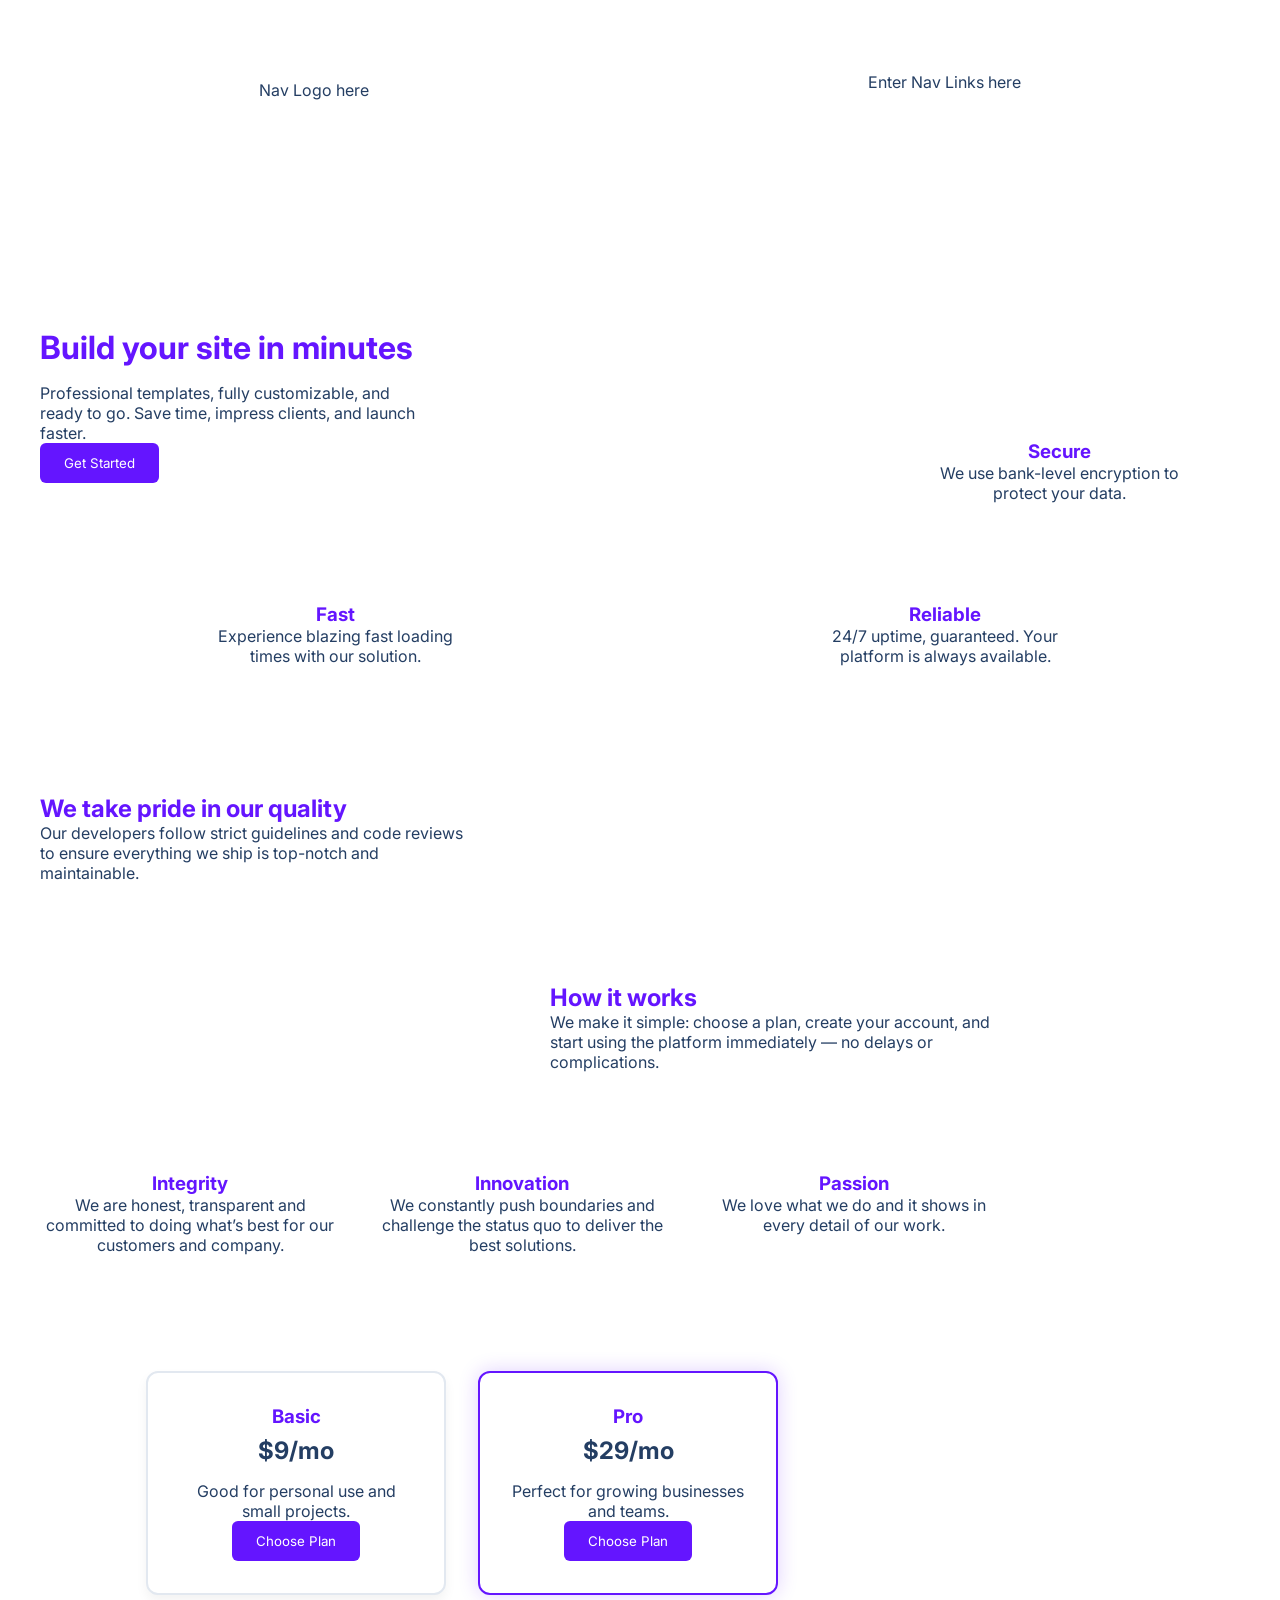
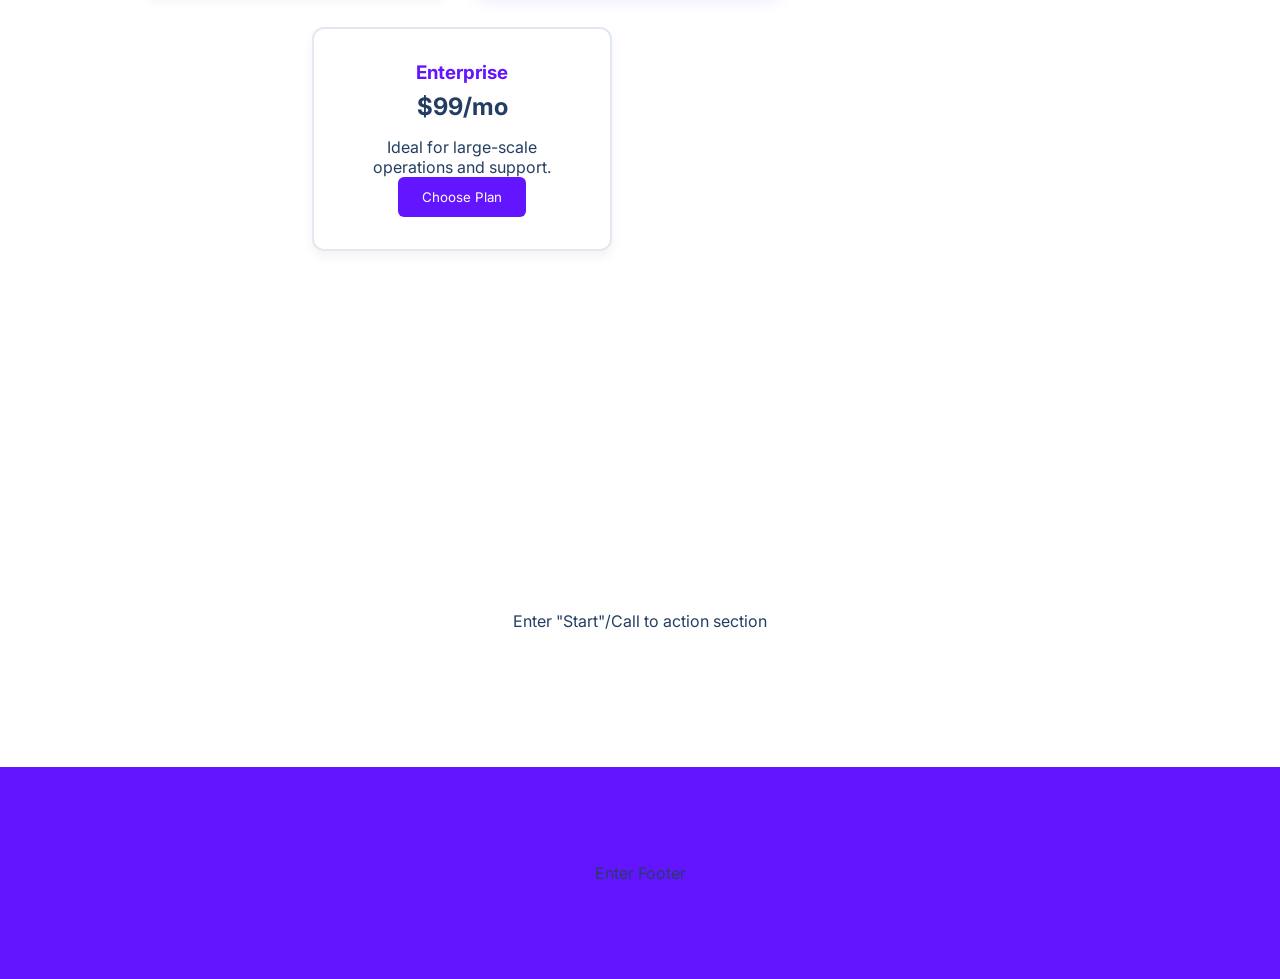
==== Desktop/treact-clone/index.html @ fd655cbf "progresso do projeto até agora" ====
<!DOCTYPE html>
<html lang="en">

<head>
    <meta charset="UTF-8">
    <meta http-equiv="X-UA-Compatible" content="IE=edge">
    <meta name="viewport" content="width=device-width, initial-scale=1.0">
    <title>Document</title>
    <link rel="stylesheet" href="style.css">
    <link rel="stylesheet" href="https://pro.fontawesome.com/releases/v5.10.0/css/all.css"
        integrity="sha384-AYmEC3Yw5cVb3ZcuHtOA93w35dYTsvhLPVnYs9eStHfGJvOvKxVfELGroGkvsg+p" crossorigin="anonymous" />
    <script src="script.js"></script>
</head>

<body>
    <section id="landing">
        <nav>
            <div class="row nav__row">
                <div class="nav__logo">
                <!--  -->Nav Logo here<!--  -->
                </div>
                <!--  -->Enter Nav Links here<!--  -->
                <button class="btn__menu" onclick="openMenu()">
                    <svg xmlns="http://www.w3.org/2000/svg" width="24" height="24" viewBox="0 0 24 24" fill="none"
                        stroke="currentColor" stroke-width="2" stroke-linecap="round" stroke-linejoin="round"
                        class="btn__menu--svg">
                        <line x1="3" y1="12" x2="21" y2="12"></line>
                        <line x1="3" y1="6" x2="21" y2="6"></line>
                        <line x1="3" y1="18" x2="21" y2="18"></line>
                    </svg>
                </button>
            </div>
        </nav>
        <div class="modal">
            <button class="btn__menu btn__menu--close" onclick="closeMenu()">
                <svg xmlns="http://www.w3.org/2000/svg" width="24" height="24" viewBox="0 0 24 24" fill="none"
                    stroke="currentColor" stroke-width="2" stroke-linecap="round" stroke-linejoin="round"
                    class="light___StyledCloseIcon-lj69nl-14 fASujC">
                    <line x1="18" y1="6" x2="6" y2="18"></line>
                    <line x1="6" y1="6" x2="18" y2="18"></line>
                </svg>
            </button>
            <div class="modal__links">
                <a class="modal__link">About</a>
                <a class="modal__link">Blog</a>
                <a class="modal__link">Pricing</a>
                <a class="modal__link">Contact Us</a>
                <a class="modal__link">Login</a>
                <a class="modal__link modal__link--primary">Sign Up</a>
            </div>
        </div>
        <header>
            <div class="container">
                <div class="row">
      
        <div class="hero">
            <div class="hero-text">
                <h1 class="purple">Build your site in minutes</h1>
                <p>Professional templates, fully customizable, and ready to go. Save time, impress clients, and launch faster.</p>
                <button class="btn-primary">Get Started</button>
            </div>
            <div class="hero-image">
                <img="assets/hero-screenshot-1.40a097b525c2f8c9808e.png" alt="Hero Image">
            </div>
        </div>
                      
        
        <div class="feature">
            <img="assets/shield-icon.6aeffe1ad04252d5f92f43.svg" alt="Secure Icon">
            <h3 class="purple">Secure</h3>
            <p>We use bank-level encryption to protect your data.</p>
        </div>
                      
        <div class="feature">
            <img="assets/fast-icon.dbb971a73d4805d2fc3bdcadb55beba.svg" alt="Fast Icon">
            <h3 class="purple">Fast</h3>
            <p>Experience blazing fast loading times with our solution.</p>
        </div>
                      
        <div class="feature">
            <img="assets/support-icon.f9253ffa8c8bf6eb5bbaa05eb5136375.svg" alt="Reliable Icon">
            <h3 class="purple">Reliable</h3>
            <p>24/7 uptime, guaranteed. Your platform is always available.</p>
        </div>

    
        <div class="quality-content">
            <div class="quality-text">
                <h2 class="purple">We take pride in our quality</h2>
                <p>Our developers follow strict guidelines and code reviews to ensure everything we ship is top-notch and maintainable.</p>
            </div>
            <div class="quality-image">
                <img="assets/quality-preview.21be2af257c3d361067582485.svg" alt="Quality Preview">
            </div>
        </div>
                  
   
        <div class="steps-content">
            <div class="steps-image">
                <img="assets/steps-icon.7c970fc164828d00.svg" alt="Steps Image">
            </div>
            <div class="steps-text">
                <h2 class="purple">How it works</h2>
                <p>We make it simple: choose a plan, create your account, and start using the platform immediately — no delays or complications.</p>
            </div>
        </div>
                      
 
        <div class="values-content">
            <div class="value">
                <img="assets/simple-icon.673b7e2d5aa4f3079c176.svg" alt="Integrity Icon">
                <h3 class="purple">Integrity</h3>
                <p>We are honest, transparent and committed to doing what’s best for our customers and company.</p>
            </div>
            <div class="value">
                <img="assets/design-illustration.2.6da6a00b20c07c4a9b65d1870679e1b8.svg" alt="Innovation Icon">
                <h3 class="purple">Innovation</h3>
                <p>We constantly push boundaries and challenge the status quo to deliver the best solutions.</p>
            </div>
            <div class="value">
                <img="assets/love-illustration.c759090fa833369daf6ff6eb19cacb3e.svg" alt="Passion Icon">
                <h3 class="purple">Passion</h3>
                <p>We love what we do and it shows in every detail of our work.</p>
            </div>
        </div>
                      

        <div class="pricing-cards">
            <div class="card">
                <img="assets/customize-icon.367468c90fd796000b97fbfba67b2c6a.svg" alt="Plan Icon">
                <h3 class="purple">Basic</h3>
                <p class="price">$9/mo</p>
                <p>Good for personal use and small projects.</p>
                <button class="btn-primary">Choose Plan</button>
            </div>
            <div class="card highlighted">
                <h3 class="purple">Pro</h3>
                <p class="price">$29/mo</p>
                <p>Perfect for growing businesses and teams.</p>
                <button class="btn-primary">Choose Plan</button>
            </div>
            <div class="card">
                <h3 class="purple">Enterprise</h3>
                <p class="price">$99/mo</p>
                <p>Ideal for large-scale operations and support.</p>
                <button class="btn-primary">Choose Plan</button>
           </div>
        </div>
                      

                </div>
            </div>
        </section>
        <section id="start">
            <div class="container">
                <div class="row">
                    <!--  -->Enter "Start"/Call to action section<!--  -->
                </div>
            </div>
        </section>
    </main>
    <footer>
        <div class="row footer__row">
            <!--  -->Enter Footer<!--  -->
        </div>
    </footer>
</body>

</html>
---- Desktop/treact-clone/style.css ----
@import url('https://fonts.googleapis.com/css2?family=Inter:wght@100;200;300;400;500;600;700;800;900&display=swap');

* {
    margin: 0;
    padding: 0;
    box-sizing: border-box;
    font-family: 'Inter', system-ui;
    color: #243e63;
}

body {
    max-width: 100vw;
    overflow-x: hidden;
}

.row {
    width: 100%;
    max-width: 1280px;
    margin: 0 auto;
}

.row__narrow {
    width: 100%;
    max-width: 1024px;
    margin: 0 auto;
}

.container {
    padding: 96px 0;
}

.purple {
    color: #6415ff;
}

section {
    padding: 0 32px;
}

main {
    margin-bottom: 96px;
}


/* 

NAVBAR ↓

*/


nav {
    display: flex;
    padding-top: 32px;
}

.nav__row {
    display: flex;
    justify-content: space-between;
}

.nav__logo {
    display: flex;
    align-items: center;
    margin: 8px 0;
    padding-bottom: 4px;
}


.btn__menu {
    display: none;
    background: transparent;
    border: none;
    transition: all 300ms ease;
}

.btn__menu--svg:hover {
    filter: invert(26%) sepia(94%) saturate(7476%) hue-rotate(261deg) brightness(94%) contrast(115%);
}

.modal {
    position: fixed;
    top: 0;
    left: 0;
    right: 0;
    height: 378px;
    margin: 24px 16px;
    padding: 32px;
    background-color: #fff;
    border: 1px solid rgb(229, 231, 235);
    border-radius: 8px;
    z-index: 4;
    visibility: hidden;
    opacity: 0;
    transform: translateX(300%);
    transition: all 300ms ease;
}

.modal__links {
    width: 100%;
    height: 100%;
    display: flex;
    flex-direction: column;
    align-items: center;
}

.modal__link {
    color: #1a202c;
    font-size: 18px;
    font-weight: 600;
    line-height: 1.5;
    margin: 8px 0;
    padding-bottom: 4px;
    border-bottom: 2px solid transparent;
}

.modal__link--primary {
    color: #f7fafc;
    padding: 12px 32px;
    background: #6415ff;
    border-radius: 500px;
    border: none;
}

.menu--open .modal {
    visibility: visible;
    opacity: 1;
    transform: translateX(0);
}

.btn__menu--close {
    position: fixed;
    top: 24px;
    right: 18px;
}


/* 

HEADER / ABOUT US ↓

*/


header .row {
    display: flex;
    align-items: center;
    justify-content: space-between;
    
}
body {
    margin: 0;
    font-family: sans-serif;

}
header, section {
    padding: 40px 20px;
}
  

/* 

FEATURES ↓

*/


#features {
    position: relative;
}

#features .row__narrow {
    display: flex;
    flex-direction: column;
    align-items: center;
}


/* 

QUALITY WORK ↓

*/


#quality .row {
    display: flex;
    justify-content: space-between;
    align-items: center;
}


/* 

STEPS ↓

*/


#steps .row {
    display: flex;
    justify-content: space-between;
    align-items: center;
}


/* 

VALUES ↓

*/

#values .row {
    display: flex;
    justify-content: space-between;
    align-items: center;
}


/*

PRICING ↓

*/


#pricing .row {
    display: flex;
    flex-direction: column;
    align-items: center;
}

/* 

TESTIMONIALS ↓

*/


#testimonials .row {
    display: flex;
}


/* 

START / CALL TO ACTION ↓

*/



#start .row {
    position: relative;
    overflow: hidden;
}


/* 

FOOTER ↓

*/


footer {
    padding: 96px 32px;
    background-color: rgb(100, 21, 255);
    margin-bottom: -32px;
    position: relative;
    overflow: hidden;
}


/* 

MOBILE RESPONSIVENESS ↓

*/


@media(max-width: 1280px) {
    header .row {
        align-items: flex-end;
    }
}

@media (max-width: 1024px) {

    .btn__menu {
        display: block;
    }
    header .row {
        flex-direction: column;
        align-items: center;
    }
    footer {
        padding: 80px 32px;
    }
}

@media(max-width: 768px) {
    #quality .row,
    #values .row {
        flex-direction: column-reverse;
    }
    #steps .row,
    #testimonials .row {
        flex-direction: column;
        align-items: center;
    }
    #pricing .row {
        margin-top: 40px;
    }
}

@media(max-width: 640px) {
    .container {
        padding: 80px 0;
    }
    .nav__logo {
        margin: 8px 0;
        padding-bottom: 4px;
    }
    main {
        margin-bottom: 80px;
    }
}
.feature {
    text-align: center;
    padding: 20px;
    max-width: 300px;
    margin: 0 auto 40px auto;
  }
  
  .feature img {
    width: 80px;
    margin-bottom: 20px;
  }
  .quality-content {
    display: flex;
    align-items: center;
    justify-content: space-between;
    gap: 40px;
    flex-wrap: wrap;
    padding: 32px 0;
  }
  
  .quality-text {
    flex: 1;
  }
  
  .quality-image {
    flex: 1;
    text-align: center;
  }
  
  .quality-image img {
    width: 100%;
    max-width: 400px;
    border-radius: 8px;
  }
  .quality-content {
    padding: 48px 0;
  }
  .steps-content {
    display: flex;
    align-items: center;
    justify-content: space-between;
    gap: 40px;
    flex-wrap: wrap-reverse; /* deixa a imagem do lado oposto da anterior */
    padding: 32px 0;
  }
  
  .steps-text {
    flex: 1;
  }
  
  .steps-image {
    flex: 1;
    text-align: center;
  }
  
  .steps-image img {
    width: 100%;
    max-width: 400px;
    border-radius: 8px;
  }
  .values-content {
    display: flex;
    justify-content: space-around;
    flex-wrap: wrap;
    gap: 32px;
    text-align: center;
    padding: 48px 0;
  }
  
  .value {
    flex: 1 1 280px;
    max-width: 320px;
  }
  
  .value img {
    margin-bottom: 16px;
  }
  .pricing-cards {
    display: flex;
    justify-content: center;
    gap: 32px;
    flex-wrap: wrap;
    padding: 48px 0;
  }
  
  .card {
    background-color: #fff;
    border: 2px solid #e2e8f0;
    border-radius: 12px;
    padding: 32px;
    width: 260px;
    text-align: center;
    box-shadow: 0 6px 12px rgba(0,0,0,0.05);
  }
  
  .card.highlighted {
    border-color: #6415ff;
    box-shadow: 0 0 20px rgba(100,21,255,0.2);
  }
  
  .price {
    font-size: 24px;
    font-weight: bold;
    margin: 8px 0 16px;
  }
  
  .btn-primary {
    background-color: #6415ff;
    color: #fff;
    border: none;
    padding: 12px 24px;
    border-radius: 6px;
    cursor: pointer;
    transition: 0.3s;
  }
  
  .btn-primary:hover {
    background-color: #4311c0;
  }
  .hero {
    display: flex;
    justify-content: space-between;
    align-items: center;
    gap: 40px;
    padding: 80px 0;
    flex-wrap: wrap;
  }
  
  .hero-text {
    flex: 1;
  }
  
  .hero-text h1 {
    font-size: 32px;
    margin-bottom: 16px;
  }
  
  .hero-image {
    flex: 1;
    text-align: center;
  }
  
  .hero-image img {
    width: 100%;
    max-width: 400px;
    border-radius: 8px;
  }
  .row {
    display: flex;
    flex-wrap: wrap;
    justify-content: space-around;
    gap: 20px;
  }
  
  .feature, .value, .card {
    flex: 1 1 300px;
    max-width: 300px;
    text-align: center;
  }
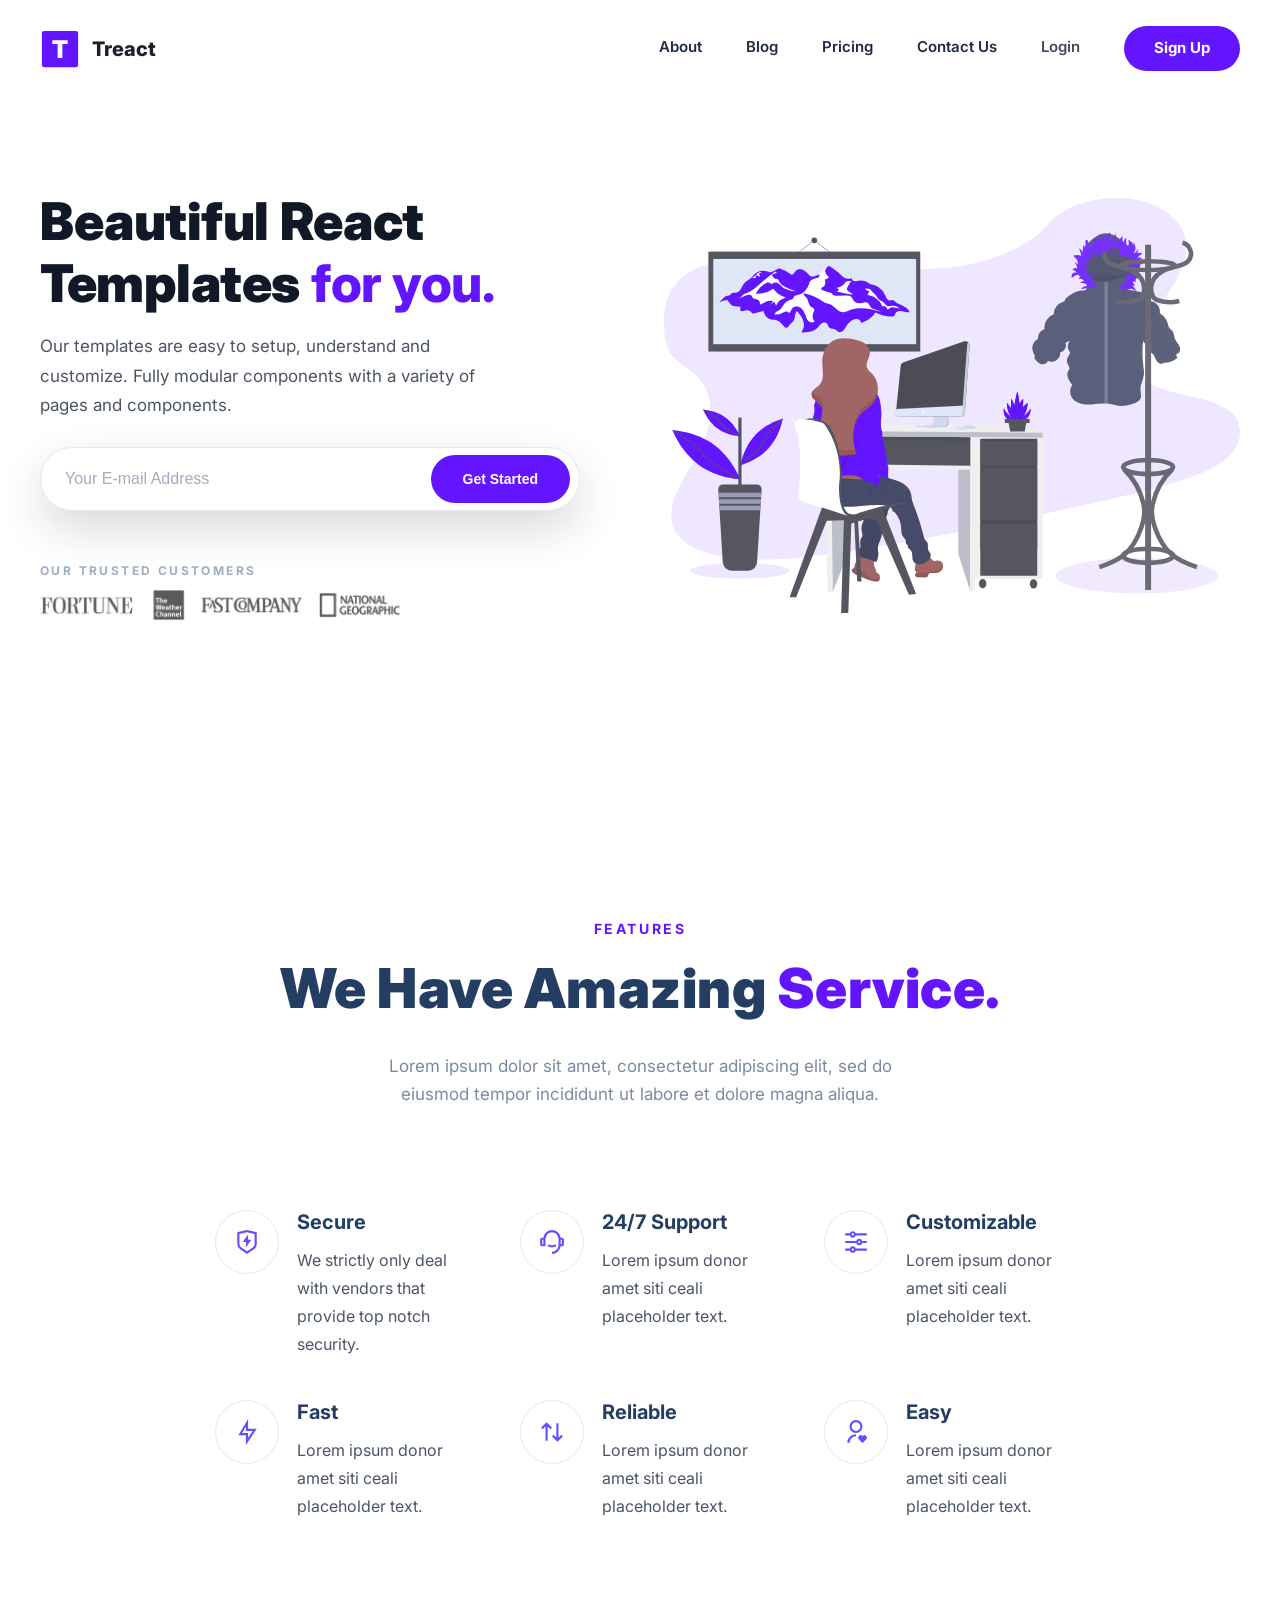
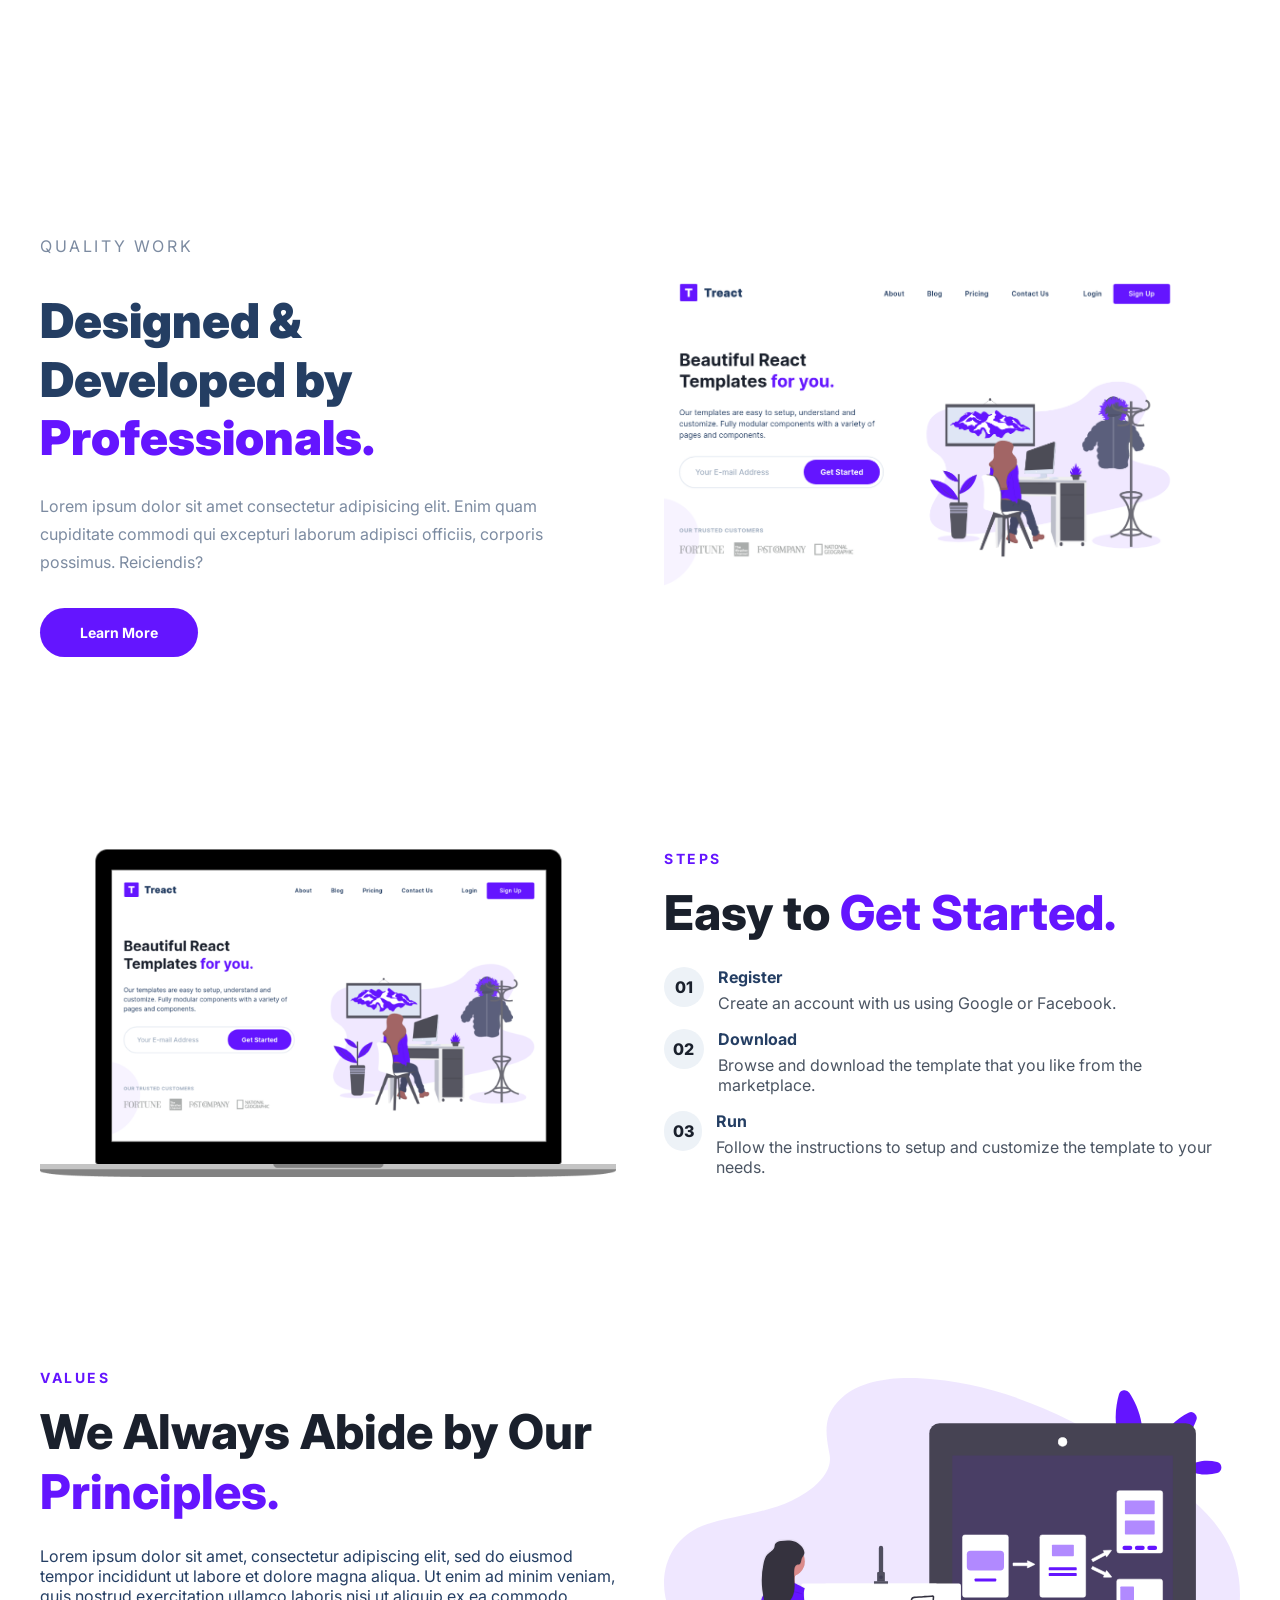
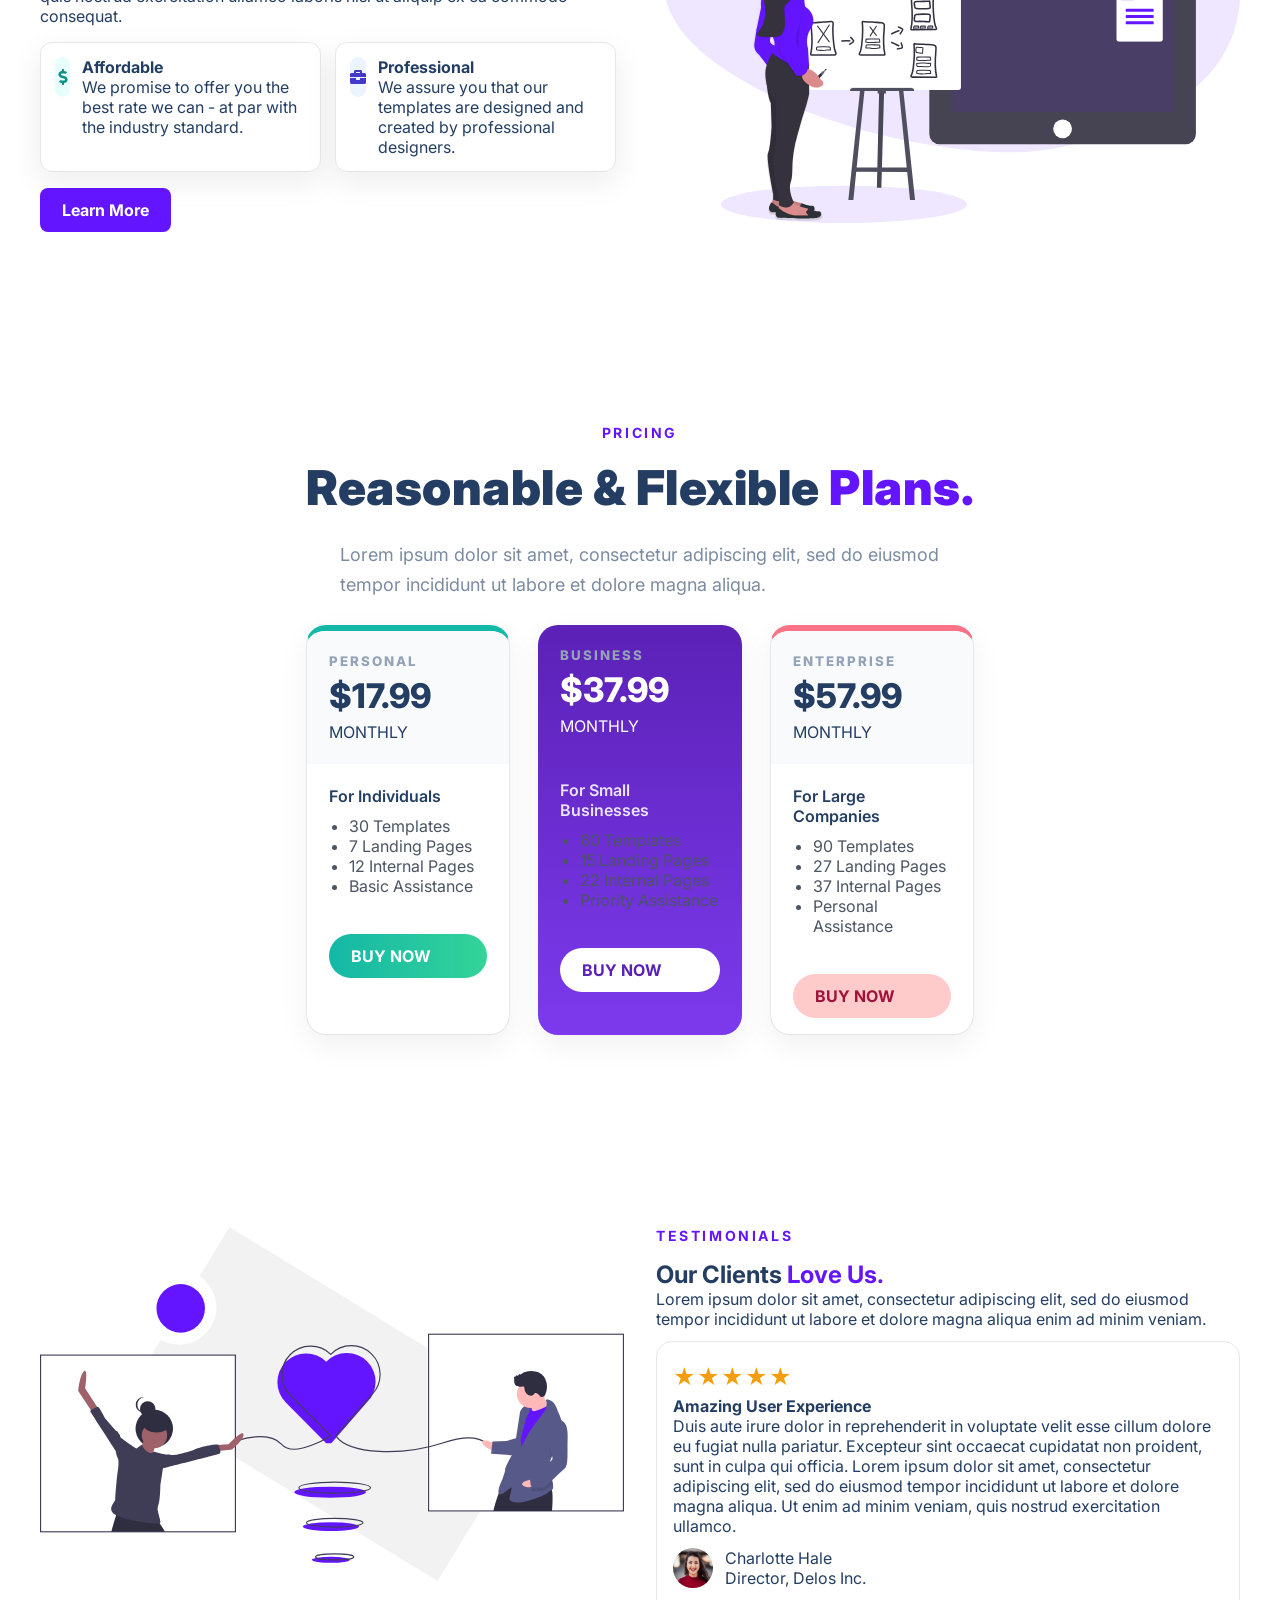
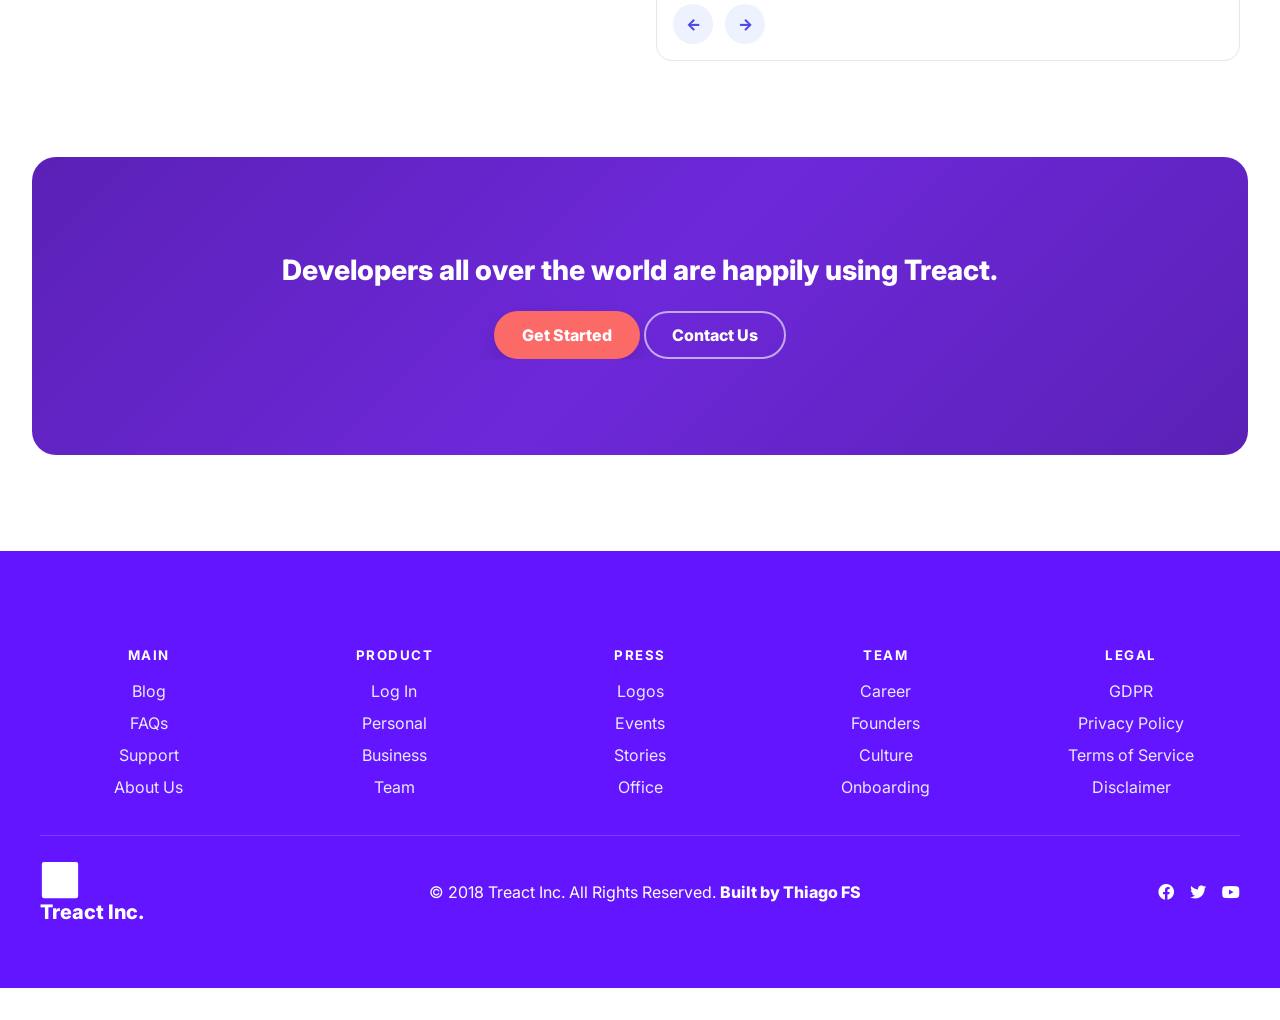
==== commit 2abce081: "Update layout and styles for Treact clone" ====
--- a/Desktop/treact-clone/index.html
+++ b/Desktop/treact-clone/index.html
@@ -1,170 +1,406 @@
-<!DOCTYPE html>
-<html lang="en">
-
-<head>
-    <meta charset="UTF-8">
-    <meta http-equiv="X-UA-Compatible" content="IE=edge">
-    <meta name="viewport" content="width=device-width, initial-scale=1.0">
-    <title>Document</title>
-    <link rel="stylesheet" href="style.css">
-    <link rel="stylesheet" href="https://pro.fontawesome.com/releases/v5.10.0/css/all.css"
-        integrity="sha384-AYmEC3Yw5cVb3ZcuHtOA93w35dYTsvhLPVnYs9eStHfGJvOvKxVfELGroGkvsg+p" crossorigin="anonymous" />
-    <script src="script.js"></script>
-</head>
-
-<body>
-    <section id="landing">
-        <nav>
-            <div class="row nav__row">
-                <div class="nav__logo">
-                <!--  -->Nav Logo here<!--  -->
-                </div>
-                <!--  -->Enter Nav Links here<!--  -->
-                <button class="btn__menu" onclick="openMenu()">
-                    <svg xmlns="http://www.w3.org/2000/svg" width="24" height="24" viewBox="0 0 24 24" fill="none"
-                        stroke="currentColor" stroke-width="2" stroke-linecap="round" stroke-linejoin="round"
-                        class="btn__menu--svg">
-                        <line x1="3" y1="12" x2="21" y2="12"></line>
-                        <line x1="3" y1="6" x2="21" y2="6"></line>
-                        <line x1="3" y1="18" x2="21" y2="18"></line>
-                    </svg>
-                </button>
-            </div>
-        </nav>
-        <div class="modal">
-            <button class="btn__menu btn__menu--close" onclick="closeMenu()">
-                <svg xmlns="http://www.w3.org/2000/svg" width="24" height="24" viewBox="0 0 24 24" fill="none"
-                    stroke="currentColor" stroke-width="2" stroke-linecap="round" stroke-linejoin="round"
-                    class="light___StyledCloseIcon-lj69nl-14 fASujC">
-                    <line x1="18" y1="6" x2="6" y2="18"></line>
-                    <line x1="6" y1="6" x2="18" y2="18"></line>
-                </svg>
-            </button>
-            <div class="modal__links">
-                <a class="modal__link">About</a>
-                <a class="modal__link">Blog</a>
-                <a class="modal__link">Pricing</a>
-                <a class="modal__link">Contact Us</a>
-                <a class="modal__link">Login</a>
-                <a class="modal__link modal__link--primary">Sign Up</a>
-            </div>
-        </div>
-        <header>
-            <div class="container">
-                <div class="row">
-      
-        <div class="hero">
-            <div class="hero-text">
-                <h1 class="purple">Build your site in minutes</h1>
-                <p>Professional templates, fully customizable, and ready to go. Save time, impress clients, and launch faster.</p>
-                <button class="btn-primary">Get Started</button>
-            </div>
-            <div class="hero-image">
-                <img="assets/hero-screenshot-1.40a097b525c2f8c9808e.png" alt="Hero Image">
-            </div>
-        </div>
-                      
-        
-        <div class="feature">
-            <img="assets/shield-icon.6aeffe1ad04252d5f92f43.svg" alt="Secure Icon">
-            <h3 class="purple">Secure</h3>
-            <p>We use bank-level encryption to protect your data.</p>
-        </div>
-                      
-        <div class="feature">
-            <img="assets/fast-icon.dbb971a73d4805d2fc3bdcadb55beba.svg" alt="Fast Icon">
-            <h3 class="purple">Fast</h3>
-            <p>Experience blazing fast loading times with our solution.</p>
-        </div>
-                      
-        <div class="feature">
-            <img="assets/support-icon.f9253ffa8c8bf6eb5bbaa05eb5136375.svg" alt="Reliable Icon">
-            <h3 class="purple">Reliable</h3>
-            <p>24/7 uptime, guaranteed. Your platform is always available.</p>
-        </div>
-
-    
-        <div class="quality-content">
-            <div class="quality-text">
-                <h2 class="purple">We take pride in our quality</h2>
-                <p>Our developers follow strict guidelines and code reviews to ensure everything we ship is top-notch and maintainable.</p>
-            </div>
-            <div class="quality-image">
-                <img="assets/quality-preview.21be2af257c3d361067582485.svg" alt="Quality Preview">
-            </div>
-        </div>
-                  
-   
-        <div class="steps-content">
-            <div class="steps-image">
-                <img="assets/steps-icon.7c970fc164828d00.svg" alt="Steps Image">
-            </div>
-            <div class="steps-text">
-                <h2 class="purple">How it works</h2>
-                <p>We make it simple: choose a plan, create your account, and start using the platform immediately — no delays or complications.</p>
-            </div>
-        </div>
-                      
- 
-        <div class="values-content">
-            <div class="value">
-                <img="assets/simple-icon.673b7e2d5aa4f3079c176.svg" alt="Integrity Icon">
-                <h3 class="purple">Integrity</h3>
-                <p>We are honest, transparent and committed to doing what’s best for our customers and company.</p>
-            </div>
-            <div class="value">
-                <img="assets/design-illustration.2.6da6a00b20c07c4a9b65d1870679e1b8.svg" alt="Innovation Icon">
-                <h3 class="purple">Innovation</h3>
-                <p>We constantly push boundaries and challenge the status quo to deliver the best solutions.</p>
-            </div>
-            <div class="value">
-                <img="assets/love-illustration.c759090fa833369daf6ff6eb19cacb3e.svg" alt="Passion Icon">
-                <h3 class="purple">Passion</h3>
-                <p>We love what we do and it shows in every detail of our work.</p>
-            </div>
-        </div>
-                      
-
-        <div class="pricing-cards">
-            <div class="card">
-                <img="assets/customize-icon.367468c90fd796000b97fbfba67b2c6a.svg" alt="Plan Icon">
-                <h3 class="purple">Basic</h3>
-                <p class="price">$9/mo</p>
-                <p>Good for personal use and small projects.</p>
-                <button class="btn-primary">Choose Plan</button>
-            </div>
-            <div class="card highlighted">
-                <h3 class="purple">Pro</h3>
-                <p class="price">$29/mo</p>
-                <p>Perfect for growing businesses and teams.</p>
-                <button class="btn-primary">Choose Plan</button>
-            </div>
-            <div class="card">
-                <h3 class="purple">Enterprise</h3>
-                <p class="price">$99/mo</p>
-                <p>Ideal for large-scale operations and support.</p>
-                <button class="btn-primary">Choose Plan</button>
-           </div>
-        </div>
-                      
-
-                </div>
-            </div>
-        </section>
-        <section id="start">
-            <div class="container">
-                <div class="row">
-                    <!--  -->Enter "Start"/Call to action section<!--  -->
-                </div>
-            </div>
-        </section>
-    </main>
-    <footer>
-        <div class="row footer__row">
-            <!--  -->Enter Footer<!--  -->
-        </div>
-    </footer>
-</body>
-
-</html>
-
+<!DOCTYPE html>
+<html lang="en">
+<head>
+  <meta charset="UTF-8" />
+  <meta http-equiv="X-UA-Compatible" content="IE=edge" />
+  <meta name="viewport" content="width=device-width, initial-scale=1.0"/>
+  <title>Treact Landing</title>
+
+  <!-- CSS -->
+  <link rel="stylesheet" href="style.css" />
+
+  <!-- Ícones (CDN estável) -->
+  <link rel="stylesheet"
+        href="https://cdnjs.cloudflare.com/ajax/libs/font-awesome/5.15.4/css/all.min.css"/>
+
+  <!-- JS -->
+  <script defer src="script.js"></script>
+</head>
+<body>
+  <section id="landing">
+    <!-- NAVBAR -->
+    <nav>
+      <div class="row nav__row">
+        <div class="nav__logo">
+            <img class="logo__img" src="./assets/logo.2c489fc453a1783cbadacf914efa3df6.svg" alt="Treact logo" />
+          <span class="logo__text">Treact</span>
+        </div>
+
+        <ul class="nav__links">
+          <li class="nav__link"><a href="#features">About</a></li>
+          <li class="nav__link"><a href="#blog">Blog</a></li>
+          <li class="nav__link"><a href="#pricing">Pricing</a></li>
+          <li class="nav__link"><a href="#contact">Contact Us</a></li>
+          <li class="nav__link nav__link--muted"><a href="#login">Login</a></li>
+          <li class="nav__link nav__link--primary"><a href="#signup">Sign Up</a></li>
+        </ul>
+
+        <button class="btn__menu" onclick="openMenu()" aria-label="Open menu">
+          <svg xmlns="http://www.w3.org/2000/svg" width="24" height="24"
+               viewBox="0 0 24 24" fill="none" stroke="currentColor"
+               stroke-width="2" stroke-linecap="round" stroke-linejoin="round"
+               class="btn__menu--svg">
+            <line x1="3" y1="12" x2="21" y2="12"></line>
+            <line x1="3" y1="6"  x2="21" y2="6"></line>
+            <line x1="3" y1="18" x2="21" y2="18"></line>
+          </svg>
+        </button>
+      </div>
+    </nav>
+
+    <!-- MODAL MOBILE -->
+    <div class="modal" aria-hidden="true">
+      <button class="btn__menu btn__menu--close" onclick="closeMenu()" aria-label="Close menu">
+        <svg xmlns="http://www.w3.org/2000/svg" width="24" height="24"
+             viewBox="0 0 24 24" fill="none" stroke="currentColor"
+             stroke-width="2" stroke-linecap="round" stroke-linejoin="round">
+          <line x1="18" y1="6" x2="6" y2="18"></line>
+          <line x1="6" y1="6" x2="18" y2="18"></line>
+        </svg>
+      </button>
+
+      <div class="modal__links">
+        <a class="modal__link" href="#features" onclick="closeMenu()">About</a>
+        <a class="modal__link" href="#blog" onclick="closeMenu()">Blog</a>
+        <a class="modal__link" href="#pricing" onclick="closeMenu()">Pricing</a>
+        <a class="modal__link" href="#contact" onclick="closeMenu()">Contact Us</a>
+        <a class="modal__link" href="#login" onclick="closeMenu()">Login</a>
+        <a class="modal__link modal__link--primary" href="#signup" onclick="closeMenu()">Sign Up</a>
+      </div>
+    </div>
+
+    <!-- HERO -->
+    <header>
+      <div class="container">
+        <div class="row header__row">
+          <div class="header__left">
+            <h1>
+                Beautiful React<br>
+                Templates <span class="purple">for you.</span>
+              </h1>
+              
+              <p class="header__sub">
+                Our templates are easy to setup, understand and<br>
+                customize. Fully modular components with a variety of<br>
+                pages and components.
+              </p>
+              
+              <div class="header__cta">
+                <input class="cta__input" type="email" placeholder="Your E-mail Address" aria-label="Email" />
+                <button class="cta__btn">Get Started</button>
+              </div>
+              
+              <p class="customers__title">OUR TRUSTED CUSTOMERS</p>
+              <img class="customers__img" src="assets/customers-logo-strip.680ac7c2e8ae28161d2c.png" alt="Customers logos" />              
+          </div>
+
+          <div class="header__right">
+            <img class="header__img"
+                 src="./assets/design-illustration-2.6da6a00b20c07c4a9b65d1870679e1b8.svg"
+                 alt="Hero illustration" />
+          </div>
+        </div>
+      </div>
+    </header>
+  </section>
+
+  <main>
+    <!-- FEATURES -->
+    <section id="features">
+      <div class="container">
+        <div class="row__narrow features__wrap">
+          <p class="eyebrow">FEATURES</p>
+          <h2 class="section__title">We Have Amazing <span class="grad">Service.</span></h2>
+          <p class="section__sub">
+            Lorem ipsum dolor sit amet, consectetur adipiscing elit, sed do eiusmod tempor incididunt ut labore et dolore magna aliqua.
+          </p>
+
+          <div class="services">
+            <div class="service">
+              <div class="service__icon"><img src="./assets/shield-icon.daefe14b320b14fbd9cbd18908ac93ec.svg" alt="" /></div>
+              <div class="service__description">
+                <h3>Secure</h3>
+                <p>We strictly only deal with vendors that provide top notch security.</p>
+              </div>
+            </div>
+
+            <div class="service">
+              <div class="service__icon"><img src="./assets/support-icon.f9253ffa8cb6ffde5bbaa05eb5136375.svg" alt="" /></div>
+              <div class="service__description">
+                <h3>24/7 Support</h3>
+                <p>Lorem ipsum donor amet siti ceali placeholder text.</p>
+              </div>
+            </div>
+
+            <div class="service">
+              <div class="service__icon"><img src="./assets/customize-icon.367468c90fd796009b97fbfba67b2c6a.svg" alt="" /></div>
+              <div class="service__description">
+                <h3>Customizable</h3>
+                <p>Lorem ipsum donor amet siti ceali placeholder text.</p>
+              </div>
+            </div>
+
+            <div class="service">
+              <div class="service__icon"><img src="./assets/fast-icon.dbb971a73d4805d2fc3bcdacdb55beba.svg" alt="" /></div>
+              <div class="service__description">
+                <h3>Fast</h3>
+                <p>Lorem ipsum donor amet siti ceali placeholder text.</p>
+              </div>
+            </div>
+
+            <div class="service">
+              <div class="service__icon"><img src="./assets/reliable-icon.1367510a8f0a1bec76dc425d25f92f43.svg" alt="" /></div>
+              <div class="service__description">
+                <h3>Reliable</h3>
+                <p>Lorem ipsum donor amet siti ceali placeholder text.</p>
+              </div>
+            </div>
+
+            <div class="service">
+              <div class="service__icon"><img src="./assets/simple-icon.673b7e1750b2a4ef32907fc164828d00.svg" alt="" /></div>
+              <div class="service__description">
+                <h3>Easy</h3>
+                <p>Lorem ipsum donor amet siti ceali placeholder text.</p>
+              </div>
+            </div>
+          </div>
+        </div>
+      </div>
+    </section>
+
+    <!-- QUALITY -->
+    <section id="quality">
+      <div class="container">
+        <div class="row quality__row">
+          <div class="quality__left">
+            <p class="eyebrow">QUALITY WORK</p>
+            <h2>Designed & Developed by <span class="grad">Professionals.</span></h2>
+            <p>
+              Lorem ipsum dolor sit amet consectetur adipisicing elit. Enim quam cupiditate commodi
+              qui excepturi laborum adipisci officiis, corporis possimus. Reiciendis?
+            </p>
+            <div class="buttons">
+              <a href="#learn" class="btn btn--primary">Learn More</a>
+            </div>
+          </div>
+          <div class="quality__right">
+            <div class="mock-browser">
+              <img class="quality__img"
+                   src="./assets/hero-screenshot-1.40a097b525c2f8c9808e.png"
+                   alt="Quality work" />
+            </div>
+          </div>
+        </div>
+      </div>
+    </section>
+
+    <!-- STEPS -->
+    <section id="steps">
+      <div class="container">
+        <div class="row steps__row">
+          <div class="steps__left">
+            <img class="steps__img"
+                 src="./assets/hero-screenshot-2.241aac1fbc66db29d873.png"
+                 alt="Steps" />
+          </div>
+          <div class="steps__right">
+            <p class="eyebrow">STEPS</p>
+            <h2>Easy to <span class="grad">Get Started.</span></h2>
+            <ol class="steps__list">
+              <li>
+                <span class="badge">01</span>
+                <div><h4>Register</h4><p>Create an account with us using Google or Facebook.</p></div>
+              </li>
+              <li>
+                <span class="badge">02</span>
+                <div><h4>Download</h4><p>Browse and download the template that you like from the marketplace.</p></div>
+              </li>
+              <li>
+                <span class="badge">03</span>
+                <div><h4>Run</h4><p>Follow the instructions to setup and customize the template to your needs.</p></div>
+              </li>
+            </ol>
+          </div>
+        </div>
+      </div>
+    </section>
+
+    <!-- VALUES -->
+    <section id="values">
+      <div class="container">
+        <div class="row values__row">
+          <div class="values__left">
+            <p class="eyebrow">VALUES</p>
+            <h2>We Always Abide by Our <span class="grad">Principles.</span></h2>
+            <p>
+              Lorem ipsum dolor sit amet, consectetur adipiscing elit, sed do eiusmod tempor incididunt ut labore
+              et dolore magna aliqua. Ut enim ad minim veniam, quis nostrud exercitation ullamco laboris nisi
+              ut aliquip ex ea commodo consequat.
+            </p>
+
+            <div class="value__cards">
+              <article class="value__card">
+                <div class="value__icon value__icon--afford"><i class="fas fa-dollar-sign" aria-hidden="true"></i></div>
+                <div><h4>Affordable</h4><p>We promise to offer you the best rate we can - at par with the industry standard.</p></div>
+              </article>
+
+              <article class="value__card">
+                <div class="value__icon value__icon--prof"><i class="fas fa-briefcase" aria-hidden="true"></i></div>
+                <div><h4>Professional</h4><p>We assure you that our templates are designed and created by professional designers.</p></div>
+              </article>
+            </div>
+
+            <div class="buttons"><a href="#learn" class="btn btn--primary">Learn More</a></div>
+          </div>
+
+          <div class="values__right">
+            <img class="values__img"
+                 src="./assets/prototype-illustration.21bc4b3f612a2f257c3d361067582485.svg"
+                 alt="Values" />
+          </div>
+        </div>
+      </div>
+    </section>
+
+    <!-- PRICING -->
+    <section id="pricing">
+      <div class="container">
+        <div class="row pricing__row">
+          <p class="eyebrow">PRICING</p>
+          <h2 class="section__title">Reasonable & Flexible <span class="grad">Plans.</span></h2>
+          <p class="section__sub">Lorem ipsum dolor sit amet, consectetur adipiscing elit, sed do eiusmod tempor incididunt ut labore et dolore magna aliqua.</p>
+
+          <div class="plans">
+            <div class="plan plan--personal">
+              <div class="plan__header"><h5>PERSONAL</h5><h3>$17.99</h3><p>MONTHLY</p></div>
+              <div class="plan__features">
+                <p>For Individuals</p>
+                <ul>
+                  <li>30 Templates</li>
+                  <li>7 Landing Pages</li>
+                  <li>12 Internal Pages</li>
+                  <li>Basic Assistance</li>
+                </ul>
+              </div>
+              <a href="#" class="btn btn--outline">BUY NOW</a>
+            </div>
+
+            <div class="plan plan--business">
+              <div class="plan__header"><h5>BUSINESS</h5><h3>$37.99</h3><p>MONTHLY</p></div>
+              <div class="plan__features">
+                <p>For Small Businesses</p>
+                <ul>
+                  <li>60 Templates</li>
+                  <li>15 Landing Pages</li>
+                  <li>22 Internal Pages</li>
+                  <li>Priority Assistance</li>
+                </ul>
+              </div>
+              <a href="#" class="btn btn--primary">BUY NOW</a>
+            </div>
+
+            <div class="plan plan--enterprise">
+              <div class="plan__header"><h5>ENTERPRISE</h5><h3>$57.99</h3><p>MONTHLY</p></div>
+              <div class="plan__features">
+                <p>For Large Companies</p>
+                <ul>
+                  <li>90 Templates</li>
+                  <li>27 Landing Pages</li>
+                  <li>37 Internal Pages</li>
+                  <li>Personal Assistance</li>
+                </ul>
+              </div>
+              <a href="#" class="btn btn--outline">BUY NOW</a>
+            </div>
+          </div>
+        </div>
+      </div>
+    </section>
+
+    <!-- TESTIMONIALS -->
+    <section id="testimonials">
+      <div class="container">
+        <div class="row testimonials__row">
+          <div class="testimonials__left">
+            <img class="testimonials__img"
+                 src="./assets/love-illustration.c759090fa833369ad6ffb6eb19cacb3e.svg"
+                 alt="" />
+          </div>
+          <div class="testimonials__right">
+            <p class="eyebrow">TESTIMONIALS</p>
+            <h2>Our Clients <span class="grad">Love Us.</span></h2>
+            <p>
+              Lorem ipsum dolor sit amet, consectetur adipiscing elit, sed do eiusmod tempor incididunt ut labore et dolore magna aliqua enim ad minim veniam.
+            </p>
+
+            <div class="testimonial">
+              <div class="stars" aria-label="5 stars">★★★★★</div>
+              <h4>Amazing User Experience</h4>
+              <p>
+                Duis aute irure dolor in reprehenderit in voluptate velit esse cillum dolore eu fugiat nulla pariatur. Excepteur sint occaecat cupidatat non proident,
+                sunt in culpa qui officia. Lorem ipsum dolor sit amet, consectetur adipiscing elit, sed do eiusmod tempor incididunt ut labore et dolore magna aliqua.
+                Ut enim ad minim veniam, quis nostrud exercitation ullamco.
+              </p>
+              <div class="person">
+                <img class="person__avatar" src="./assets/photo-1494790108377-be9c29b29330.avif" alt="Charlotte Hale" />
+                <div>
+                  <div class="person__name">Charlotte Hale</div>
+                  <div class="person__role">Director, Delos Inc.</div>
+                </div>
+              </div>
+
+              <div class="nav-arrows">
+                <span class="arrow">←</span>
+                <span class="arrow">→</span>
+              </div>
+            </div>
+
+          </div>
+        </div>
+      </div>
+    </section>
+
+    <!-- START / CTA -->
+    <section id="start">
+      <div class="container">
+        <div class="row start__row">
+          <h2>Developers all over the world are happily using Treact.</h2>
+          <div class="start__actions">
+            <a href="#" class="btn btn--cta">Get Started</a>
+            <a href="#" class="btn btn--cta-outline">Contact Us</a>
+          </div>
+        </div>
+      </div>
+    </section>
+  </main>
+
+  <!-- FOOTER -->
+  <footer>
+    <div class="row footer__row">
+      <div class="links">
+        <div class="link"><h5>MAIN</h5><a href="#">Blog</a><a href="#">FAQs</a><a href="#">Support</a><a href="#">About Us</a></div>
+        <div class="link"><h5>PRODUCT</h5><a href="#">Log In</a><a href="#">Personal</a><a href="#">Business</a><a href="#">Team</a></div>
+        <div class="link"><h5>PRESS</h5><a href="#">Logos</a><a href="#">Events</a><a href="#">Stories</a><a href="#">Office</a></div>
+        <div class="link"><h5>TEAM</h5><a href="#">Career</a><a href="#">Founders</a><a href="#">Culture</a><a href="#">Onboarding</a></div>
+        <div class="link"><h5>LEGAL</h5><a href="#">GDPR</a><a href="#">Privacy Policy</a><a href="#">Terms of Service</a><a href="#">Disclaimer</a></div>
+      </div>
+
+      <div class="footer__info">
+        <div class="footer__brand">
+          <img class="logo__img logo__img--white" src="./assets/logo-light.d9a5d1b5be5ea077b26864fdfc2e96a4.svg" alt="Treact" />
+          <span class="logo__text logo__text--white">Treact Inc.</span>
+        </div>
+        <p class="footer__copyright">
+          © 2018 Treact Inc. All Rights Reserved.
+          <span class="built">Built by Thiago FS</span>
+        </p>
+        <div class="footer__socials">
+          <a href="#" aria-label="Facebook"><i class="fab fa-facebook"></i></a>
+          <a href="#" aria-label="Twitter"><i class="fab fa-twitter"></i></a>
+          <a href="#" aria-label="YouTube"><i class="fab fa-youtube"></i></a>
+        </div>
+      </div>
+    </div>
+  </footer>
+</body>
+</html>
--- a/Desktop/treact-clone/style.css
+++ b/Desktop/treact-clone/style.css
@@ -1,488 +1,1716 @@
-@import url('https://fonts.googleapis.com/css2?family=Inter:wght@100;200;300;400;500;600;700;800;900&display=swap');
-
+@import url('https://fonts.googleapis.com/css2?family=Inter:wght@300;400;500;600;700;800&display=swap');
+
+/* ========== RESET / BASE ========== */
 * {
-    margin: 0;
-    padding: 0;
-    box-sizing: border-box;
-    font-family: 'Inter', system-ui;
-    color: #243e63;
-}
-
+  margin: 0;
+  padding: 0;
+  box-sizing: border-box;
+}
+
+:root {
+  --ink: #243e63;
+  --ink-strong: #111827;
+  --muted: #4b5563;
+  --purple: #6415ff;
+  --bg: #f7fafc;
+  --card: #ffffff;
+  --border: #e5e7eb;
+  --shadow-soft: 0 10px 30px rgba(20, 24, 40, 0.08);
+}
+
+html,
 body {
-    max-width: 100vw;
-    overflow-x: hidden;
+  max-width: 100vw;
+  overflow-x: hidden;
+}
+
+body {
+  font-family: 'Inter', system-ui, -apple-system, BlinkMacSystemFont, sans-serif;
+  color: var(--ink);
+  background: #ffffff;
+}
+
+img {
+  max-width: 100%;
+  display: block;
+}
+
+a {
+  text-decoration: none;
+  color: inherit;
+}
+
+/* LAYOUT GERAL */
+section {
+  padding: 0 32px;
 }
 
 .row {
-    width: 100%;
-    max-width: 1280px;
-    margin: 0 auto;
+  width: 100%;
+  max-width: 1200px;
+  margin: 0 auto;
 }
 
 .row__narrow {
-    width: 100%;
-    max-width: 1024px;
-    margin: 0 auto;
+  width: 100%;
+  max-width: 1024px;
+  margin: 0 auto;
 }
 
 .container {
-    padding: 96px 0;
+  padding: 96px 0;
+}
+
+main {
+  margin-bottom: 96px;
 }
 
 .purple {
-    color: #6415ff;
-}
-
-section {
-    padding: 0 32px;
-}
-
-main {
-    margin-bottom: 96px;
-}
-
-
-/* 
-
-NAVBAR ↓
-
-*/
-
+  color: var(--purple);
+}
+
+/* UTILITÁRIOS */
+.eyebrow {
+  font-size: 12px;
+  letter-spacing: 2.4px;
+  text-transform: uppercase;
+  color: #a0aec0;
+  font-weight: 700;
+  margin-bottom: 12px;
+}
+
+.grad {
+  color: var(--purple);
+}
+
+/* ========== NAVBAR ========== */
 
 nav {
-    display: flex;
-    padding-top: 32px;
+  display: flex;
 }
 
 .nav__row {
-    display: flex;
-    justify-content: space-between;
+  display: flex;
+  justify-content: space-between;
+  align-items: center;
+  width: 100%;
+  padding-top: 26px;
 }
 
 .nav__logo {
-    display: flex;
-    align-items: center;
-    margin: 8px 0;
-    padding-bottom: 4px;
-}
-
+  display: flex;
+  align-items: center;
+  gap: 12px;
+}
+
+/* logo igual ao original */
+.logo__img {
+  width: 40px;
+  height: 40px;
+}
+
+.logo__text {
+  font-weight: 800;
+  color: #1a202c;
+  font-size: 20px;
+}
+
+/* links do nav */
+.nav__links {
+  display: flex;
+  align-items: center;
+  list-style: none;
+  gap: 44px;
+}
+
+.nav__links a {
+  font-size: 15px;
+  font-weight: 600;
+  color: #1f2a44;
+  border-bottom: 2px solid transparent;
+  padding-bottom: 4px;
+  transition: border-color 0.2s ease;
+}
+
+.nav__links a:hover {
+  border-color: var(--purple);
+}
+
+.nav__link--muted a {
+  opacity: 0.85;
+}
+
+/* botão Sign Up com tamanho correto */
+.nav__link--primary a {
+  color: #ffffff;
+  background: var(--purple);
+  padding: 12px 30px;
+  border-radius: 999px;
+  font-size: 15px;
+  font-weight: 700;
+}
 
 .btn__menu {
+  display: none;
+  background: transparent;
+  border: none;
+  cursor: pointer;
+}
+
+/* ========== HERO (LANDING) – IGUAL AO ORIGINAL ========== */
+
+/* espaçamento entre navbar e hero */
+#landing header .container {
+  padding-top: 120px;
+  padding-bottom: 120px;
+}
+
+header .row {
+  display: flex;
+  align-items: center;
+  justify-content: space-between;
+}
+
+/* coluna esquerda: texto + input + trusted */
+.header__left {
+  width: 52%;
+  max-width: 540px;
+  --hero-w: 540px;
+  display: flex;
+  flex-direction: column;
+  align-items: flex-start;
+}
+
+/* coluna direita: ilustração */
+.header__right {
+  width: 48%;
+  display: flex;
+  justify-content: flex-end;
+}
+
+/* imagem grande como exemplo */
+.header__img {
+  width: 720px;
+  max-width: 100%;
+}
+
+/* título principal */
+.header__left h1 {
+  width: var(--hero-w);
+  font-size: 52px;
+  line-height: 1.2;
+  font-weight: 900;
+  color: #111827;
+  letter-spacing: -0.5px;
+  word-spacing: 2px;
+  margin-bottom: 16px;
+  text-align: left;
+}
+
+.header__left h1 .purple {
+  color: var(--purple);
+  font-weight: 900;
+}
+
+/* subtítulo */
+.header__sub {
+  width: var(--hero-w);
+  max-width: var(--hero-w);
+  font-size: 17px;
+  line-height: 1.75;
+  color: #4b5563;
+  margin-bottom: 26px;
+  text-align: left;
+}
+
+/* pill do e-mail */
+.header__cta {
+  width: var(--hero-w);
+  max-width: var(--hero-w);
+  position: relative;
+  margin-bottom: 28px;
+}
+
+.cta__input {
+  width: 100%;
+  height: 64px;
+  padding: 0 210px 0 24px;
+  border-radius: 999px;
+  border: 1px solid #e5e7eb;
+  background: #ffffff;
+  font-size: 16px;
+  color: #111827;
+  box-shadow: 0 18px 45px rgba(15, 23, 42, 0.16);
+}
+
+.cta__input::placeholder {
+  color: #a0aec0;
+}
+
+/* botão "Get Started" */
+.cta__btn {
+  position: absolute;
+  right: 10px;
+  top: 8px;
+  height: 48px;
+  padding: 0 32px;
+  border-radius: 999px;
+  border: none;
+  background: #6415ff;
+  color: #ffffff;
+  font-size: 14px;
+  font-weight: 700;
+  cursor: pointer;
+  box-shadow: none;
+}
+
+/* OUR TRUSTED CUSTOMERS */
+.customers__title {
+  width: var(--hero-w);
+  font-size: 12px;
+  letter-spacing: 2.4px;
+  font-weight: 700;
+  text-transform: uppercase;
+  color: #a0aec0;
+  margin-top: 24px;
+  margin-bottom: 8px;
+  text-align: left;
+}
+
+.customers__img {
+  width: 360px;
+  max-width: 100%;
+  opacity: 1;
+  filter: grayscale(100%) contrast(0.9);
+  margin-top: 4px;
+}
+
+/* afastar FEATURES pra não colar no hero */
+#features {
+  margin-top: 120px;
+}
+
+/* ========== FEATURES ========== */
+
+#features {
+  position: relative;
+}
+
+.features__wrap {
+  display: flex;
+  flex-direction: column;
+  align-items: center;
+  text-align: center;
+}
+
+.section__title {
+  font-size: 36px;
+  line-height: 1.3;
+  font-weight: 800;
+}
+
+.section__sub {
+  max-width: 640px;
+  margin-top: 12px;
+  color: var(--muted);
+  line-height: 1.75;
+}
+
+.services {
+  display: flex;
+  flex-wrap: wrap;
+  column-gap: 32px;
+  row-gap: 28px;
+  margin-top: 40px;
+}
+
+.service {
+  display: flex;
+  width: calc(33.333% - 21.5px);
+  align-items: flex-start;
+}
+
+.service__icon {
+  width: 64px;
+  height: 64px;
+  min-width: 64px;
+  border: 1px solid #e5e7eb;
+  border-radius: 999px;
+  display: flex;
+  align-items: center;
+  justify-content: center;
+  margin-right: 16px;
+  background: #ffffff;
+}
+
+.service__icon img {
+  width: 24px;
+  height: 24px;
+  opacity: 0.9;
+}
+
+.service__description h3 {
+  font-size: 20px;
+  margin-bottom: 6px;
+  font-weight: 700;
+}
+
+.service__description p {
+  color: #4b5563;
+}
+
+/* ========== QUALITY ========== */
+
+#quality .row {
+  display: flex;
+  justify-content: space-between;
+  align-items: center;
+  gap: 48px;
+}
+
+.quality__left,
+.quality__right {
+  width: 50%;
+}
+
+.buttons {
+  margin-top: 16px;
+}
+
+.btn {
+  display: inline-block;
+  padding: 12px 22px;
+  border-radius: 8px;
+  font-weight: 700;
+  transition: all 0.2s;
+}
+
+.btn--primary {
+  background: var(--purple);
+  color: #ffffff;
+}
+
+.btn--outline {
+  border: 2px solid var(--purple);
+  color: var(--purple);
+  background: #ffffff;
+}
+
+/* ========== STEPS ========== */
+
+#steps .row {
+  display: flex;
+  justify-content: space-between;
+  align-items: center;
+  gap: 48px;
+}
+
+.steps__left,
+.steps__right {
+  width: 50%;
+}
+
+.steps__list {
+  list-style: none;
+  display: flex;
+  flex-direction: column;
+  gap: 16px;
+  margin-top: 12px;
+}
+
+.steps__list li {
+  display: flex;
+  gap: 14px;
+  align-items: flex-start;
+}
+
+.badge {
+  display: inline-flex;
+  align-items: center;
+  justify-content: center;
+  width: 40px;
+  height: 40px;
+  border-radius: 999px;
+  background: #edf2f7;
+  color: #1a202c;
+  font-weight: 800;
+}
+
+.steps__list h4 {
+  margin-bottom: 6px;
+}
+
+.steps__list p {
+  color: var(--muted);
+}
+
+/* ========== VALUES ========== */
+
+#values .row {
+  display: flex;
+  justify-content: space-between;
+  align-items: center;
+  gap: 48px;
+}
+
+.values__left,
+.values__right {
+  width: 50%;
+}
+
+.value__cards {
+  display: grid;
+  grid-template-columns: 1fr 1fr;
+  gap: 14px;
+  margin: 16px 0;
+}
+
+.value__card {
+  display: flex;
+  gap: 12px;
+  padding: 14px;
+  border: 1px solid var(--border);
+  border-radius: 12px;
+  box-shadow: var(--shadow-soft);
+  background: #ffffff;
+}
+
+.value__icon {
+  width: 40px;
+  height: 40px;
+  border-radius: 999px;
+  display: flex;
+  align-items: center;
+  justify-content: center;
+}
+
+.value__icon--afford {
+  background: #e6fffa;
+  color: #0b8f88;
+}
+
+.value__icon--prof {
+  background: #ebf4ff;
+  color: #4338ca;
+}
+
+/* ========== PRICING ========== */
+
+#pricing .row {
+  display: flex;
+  flex-direction: column;
+  align-items: center;
+}
+
+.plans {
+  display: flex;
+  flex-wrap: wrap;
+  gap: 28px;
+  margin-top: 24px;
+}
+
+.plan {
+  width: calc(33.333% - 18.7px);
+  display: flex;
+  flex-direction: column;
+  border: 1px solid var(--border);
+  border-radius: 20px;
+  overflow: hidden;
+  box-shadow: 0 10px 30px rgba(15, 23, 42, 0.06);
+  background: #ffffff;
+}
+
+.plan__header {
+  padding: 22px;
+  background: #f9fafb;
+}
+
+.plan__header h5 {
+  letter-spacing: 2px;
+  font-weight: 800;
+  color: #94a3b8;
+}
+
+.plan__header h3 {
+  font-size: 34px;
+  margin: 6px 0;
+  font-weight: 800;
+}
+
+.plan__features {
+  padding: 22px;
+}
+
+.plan__features p {
+  font-weight: 600;
+  margin-bottom: 10px;
+}
+
+.plan__features ul {
+  list-style: disc;
+  padding-left: 20px;
+  color: var(--muted);
+}
+
+.plan .btn {
+  margin: 16px 22px;
+  border-radius: 999px;
+}
+
+.plan--business {
+  background: linear-gradient(180deg, #5b21b6 0%, #7c3aed 100%);
+  color: #ffffff;
+  border: none;
+}
+
+.plan--business .plan__header {
+  background: transparent;
+}
+
+.plan--business .plan__features {
+  color: #e9e4ff;
+}
+
+.plan--business .btn--primary {
+  background: #ffffff;
+  color: #5b21b6;
+}
+
+.plan--personal {
+  border-top: 6px solid #14b8a6;
+}
+
+.plan--enterprise {
+  border-top: 6px solid #fb7185;
+}
+
+.plan--personal .btn--outline {
+  border: 0;
+  background: linear-gradient(90deg, #14b8a6, #34d399);
+  color: #ffffff;
+}
+
+.plan--enterprise .btn--outline {
+  border: 0;
+  background: #fecaca;
+  color: #9f1239;
+}
+
+/* ========== TESTIMONIALS ========== */
+
+#testimonials .row {
+  display: flex;
+  gap: 32px;
+}
+
+.testimonials__left,
+.testimonials__right {
+  width: 50%;
+}
+
+.stars {
+  color: #f59e0b;
+  font-size: 22px;
+  margin: 6px 0;
+  letter-spacing: 1px;
+}
+
+.testimonial {
+  margin-top: 12px;
+  border: 1px solid var(--border);
+  border-radius: 16px;
+  padding: 16px;
+  background: #ffffff;
+}
+
+.person {
+  display: flex;
+  align-items: center;
+  gap: 12px;
+  margin-top: 12px;
+}
+
+.person__avatar {
+  width: 40px;
+  height: 40px;
+  border-radius: 999px;
+  object-fit: cover;
+}
+
+.testimonial .nav-arrows {
+  display: flex;
+  gap: 12px;
+  margin-top: 16px;
+}
+
+.arrow {
+  width: 40px;
+  height: 40px;
+  border-radius: 999px;
+  display: inline-flex;
+  align-items: center;
+  justify-content: center;
+  background: #eef2ff;
+  color: #4f46e5;
+  font-weight: 800;
+  user-select: none;
+}
+
+/* ========== CTA (START) ========== */
+
+#start .row {
+  position: relative;
+  overflow: hidden;
+  display: flex;
+  flex-direction: column;
+  align-items: center;
+  text-align: center;
+  gap: 16px;
+}
+
+#start {
+  background: linear-gradient(135deg, #5b21b6 0%, #6d28d9 50%, #5b21b6 100%);
+  color: #ffffff;
+  border-radius: 24px;
+  margin: 0 32px;
+}
+
+#start h2 {
+  max-width: 720px;
+  font-size: 28px;
+  font-weight: 800;
+}
+
+#start .btn {
+  margin-top: 8px;
+}
+
+#start .btn--cta {
+  background: #fb6a67;
+  color: #ffffff;
+  border-radius: 999px;
+  padding: 14px 28px;
+  font-weight: 800;
+  box-shadow: 0 10px 20px rgba(0, 0, 0, 0.12);
+}
+
+#start .btn--cta-outline {
+  background: transparent;
+  border: 2px solid rgba(255, 255, 255, 0.6);
+  color: #ffffff;
+  border-radius: 999px;
+  padding: 12px 26px;
+  font-weight: 800;
+}
+
+/* ========== FOOTER ========== */
+
+footer {
+  padding: 96px 32px;
+  background: rgb(100, 21, 255);
+  margin-bottom: -32px;
+  position: relative;
+  overflow: hidden;
+  color: #ffffff;
+}
+
+.links {
+  display: flex;
+  flex-wrap: wrap;
+  justify-content: center;
+  gap: 28px;
+  margin-bottom: 24px;
+}
+
+.link {
+  display: flex;
+  flex-direction: column;
+  width: calc(20% - 22.4px);
+  align-items: center;
+  text-align: center;
+}
+
+.link h5 {
+  letter-spacing: 1.5px;
+  margin-bottom: 12px;
+}
+
+.link a {
+  color: #e9e9ff;
+  margin: 6px 0;
+}
+
+.footer__info {
+  display: flex;
+  justify-content: space-between;
+  align-items: center;
+  margin-top: 32px;
+  border-top: 1px solid rgba(255, 255, 255, 0.18);
+  padding-top: 24px;
+}
+
+.logo__img--white {
+  filter: brightness(0) invert(1);
+}
+
+.logo__text--white {
+  color: #ffffff;
+}
+
+.built {
+  font-weight: 800;
+}
+
+.footer__socials a {
+  margin-left: 12px;
+  color: #ffffff;
+}
+
+/* ========== RESPONSIVO ========== */
+
+@media (max-width: 1024px) {
+  .btn__menu {
+    display: block;
+  }
+
+  .nav__links {
     display: none;
-    background: transparent;
-    border: none;
-    transition: all 300ms ease;
-}
-
-.btn__menu--svg:hover {
-    filter: invert(26%) sepia(94%) saturate(7476%) hue-rotate(261deg) brightness(94%) contrast(115%);
-}
-
-.modal {
-    position: fixed;
-    top: 0;
-    left: 0;
-    right: 0;
-    height: 378px;
-    margin: 24px 16px;
-    padding: 32px;
-    background-color: #fff;
-    border: 1px solid rgb(229, 231, 235);
-    border-radius: 8px;
-    z-index: 4;
-    visibility: hidden;
-    opacity: 0;
-    transform: translateX(300%);
-    transition: all 300ms ease;
-}
-
-.modal__links {
-    width: 100%;
-    height: 100%;
-    display: flex;
+  }
+
+  header .row {
     flex-direction: column;
     align-items: center;
-}
-
-.modal__link {
-    color: #1a202c;
-    font-size: 18px;
-    font-weight: 600;
-    line-height: 1.5;
-    margin: 8px 0;
-    padding-bottom: 4px;
-    border-bottom: 2px solid transparent;
-}
-
-.modal__link--primary {
-    color: #f7fafc;
-    padding: 12px 32px;
-    background: #6415ff;
-    border-radius: 500px;
-    border: none;
-}
-
-.menu--open .modal {
-    visibility: visible;
-    opacity: 1;
-    transform: translateX(0);
-}
-
-.btn__menu--close {
-    position: fixed;
-    top: 24px;
-    right: 18px;
-}
-
-
-/* 
-
-HEADER / ABOUT US ↓
-
-*/
-
-
-header .row {
-    display: flex;
-    align-items: center;
-    justify-content: space-between;
-    
-}
-body {
+  }
+
+  .header__left,
+  .header__right {
+    width: 100%;
+  }
+
+  .header__left {
+    --hero-w: 100%;
+    max-width: 100%;
+  }
+
+  .header__left h1 {
+    font-size: 36px;
+  }
+
+  .header__cta,
+  .customers__title {
+    width: 100%;
+  }
+
+  #start {
     margin: 0;
-    font-family: sans-serif;
-
-}
-header, section {
-    padding: 40px 20px;
-}
-  
-
-/* 
-
-FEATURES ↓
-
-*/
-
-
-#features {
-    position: relative;
-}
-
-#features .row__narrow {
-    display: flex;
+  }
+
+  footer {
+    padding: 80px 32px;
+  }
+
+  .plan {
+    width: 100%;
+  }
+}
+
+@media (max-width: 768px) {
+  #quality .row,
+  #values .row {
+    flex-direction: column-reverse;
+  }
+
+  #steps .row,
+  #testimonials .row {
     flex-direction: column;
     align-items: center;
-}
-
-
-/* 
-
-QUALITY WORK ↓
-
-*/
-
-
-#quality .row {
-    display: flex;
-    justify-content: space-between;
-    align-items: center;
-}
-
-
-/* 
-
-STEPS ↓
-
-*/
-
-
-#steps .row {
-    display: flex;
-    justify-content: space-between;
-    align-items: center;
-}
-
-
-/* 
-
-VALUES ↓
-
-*/
-
-#values .row {
-    display: flex;
-    justify-content: space-between;
-    align-items: center;
-}
-
-
-/*
-
-PRICING ↓
-
-*/
-
-
-#pricing .row {
-    display: flex;
-    flex-direction: column;
-    align-items: center;
-}
-
-/* 
-
-TESTIMONIALS ↓
-
-*/
-
-
-#testimonials .row {
-    display: flex;
-}
-
-
-/* 
-
-START / CALL TO ACTION ↓
-
-*/
-
-
-
-#start .row {
-    position: relative;
-    overflow: hidden;
-}
-
-
-/* 
-
-FOOTER ↓
-
-*/
-
-
-footer {
-    padding: 96px 32px;
-    background-color: rgb(100, 21, 255);
-    margin-bottom: -32px;
-    position: relative;
-    overflow: hidden;
-}
-
-
-/* 
-
-MOBILE RESPONSIVENESS ↓
-
-*/
-
-
-@media(max-width: 1280px) {
-    header .row {
-        align-items: flex-end;
-    }
-}
-
-@media (max-width: 1024px) {
-
-    .btn__menu {
-        display: block;
-    }
-    header .row {
-        flex-direction: column;
-        align-items: center;
-    }
-    footer {
-        padding: 80px 32px;
-    }
-}
-
-@media(max-width: 768px) {
-    #quality .row,
-    #values .row {
-        flex-direction: column-reverse;
-    }
-    #steps .row,
-    #testimonials .row {
-        flex-direction: column;
-        align-items: center;
-    }
-    #pricing .row {
-        margin-top: 40px;
-    }
-}
-
-@media(max-width: 640px) {
-    .container {
-        padding: 80px 0;
-    }
-    .nav__logo {
-        margin: 8px 0;
-        padding-bottom: 4px;
-    }
-    main {
-        margin-bottom: 80px;
-    }
-}
-.feature {
-    text-align: center;
-    padding: 20px;
-    max-width: 300px;
-    margin: 0 auto 40px auto;
-  }
-  
-  .feature img {
-    width: 80px;
-    margin-bottom: 20px;
-  }
-  .quality-content {
-    display: flex;
-    align-items: center;
-    justify-content: space-between;
-    gap: 40px;
-    flex-wrap: wrap;
-    padding: 32px 0;
-  }
-  
-  .quality-text {
-    flex: 1;
-  }
-  
-  .quality-image {
-    flex: 1;
-    text-align: center;
-  }
-  
-  .quality-image img {
+  }
+
+  #pricing .row {
+    margin-top: 40px;
+  }
+
+  .service {
     width: 100%;
-    max-width: 400px;
-    border-radius: 8px;
-  }
-  .quality-content {
-    padding: 48px 0;
-  }
-  .steps-content {
-    display: flex;
-    align-items: center;
-    justify-content: space-between;
-    gap: 40px;
-    flex-wrap: wrap-reverse; /* deixa a imagem do lado oposto da anterior */
-    padding: 32px 0;
-  }
-  
-  .steps-text {
-    flex: 1;
-  }
-  
-  .steps-image {
-    flex: 1;
-    text-align: center;
-  }
-  
-  .steps-image img {
+  }
+
+  .values__left,
+  .values__right,
+  .steps__left,
+  .steps__right,
+  .testimonials__left,
+  .testimonials__right {
     width: 100%;
-    max-width: 400px;
-    border-radius: 8px;
-  }
-  .values-content {
-    display: flex;
-    justify-content: space-around;
-    flex-wrap: wrap;
-    gap: 32px;
-    text-align: center;
-    padding: 48px 0;
-  }
-  
-  .value {
-    flex: 1 1 280px;
-    max-width: 320px;
-  }
-  
-  .value img {
-    margin-bottom: 16px;
-  }
-  .pricing-cards {
-    display: flex;
-    justify-content: center;
-    gap: 32px;
-    flex-wrap: wrap;
-    padding: 48px 0;
-  }
-  
-  .card {
-    background-color: #fff;
-    border: 2px solid #e2e8f0;
-    border-radius: 12px;
-    padding: 32px;
-    width: 260px;
-    text-align: center;
-    box-shadow: 0 6px 12px rgba(0,0,0,0.05);
-  }
-  
-  .card.highlighted {
-    border-color: #6415ff;
-    box-shadow: 0 0 20px rgba(100,21,255,0.2);
-  }
-  
-  .price {
-    font-size: 24px;
-    font-weight: bold;
-    margin: 8px 0 16px;
-  }
-  
-  .btn-primary {
-    background-color: #6415ff;
-    color: #fff;
-    border: none;
-    padding: 12px 24px;
-    border-radius: 6px;
-    cursor: pointer;
-    transition: 0.3s;
-  }
-  
-  .btn-primary:hover {
-    background-color: #4311c0;
-  }
-  .hero {
-    display: flex;
-    justify-content: space-between;
-    align-items: center;
-    gap: 40px;
+  }
+
+  .link {
+    width: 45%;
+  }
+}
+
+@media (max-width: 640px) {
+  .container {
     padding: 80px 0;
-    flex-wrap: wrap;
-  }
-  
-  .hero-text {
-    flex: 1;
-  }
-  
-  .hero-text h1 {
+  }
+
+  main {
+    margin-bottom: 80px;
+  }
+
+  .header__left h1 {
     font-size: 32px;
-    margin-bottom: 16px;
-  }
-  
-  .hero-image {
-    flex: 1;
-    text-align: center;
-  }
-  
-  .hero-image img {
+  }
+
+  .cta__input {
+    height: 52px;
+    padding-right: 160px;
+  }
+
+  .cta__btn {
+    height: 42px;
+    padding: 0 20px;
+  }
+}
+
+@media (max-width: 480px) {
+  .link {
     width: 100%;
-    max-width: 400px;
-    border-radius: 8px;
-  }
-  .row {
-    display: flex;
-    flex-wrap: wrap;
-    justify-content: space-around;
-    gap: 20px;
-  }
-  
-  .feature, .value, .card {
-    flex: 1 1 300px;
-    max-width: 300px;
-    text-align: center;
-  }
-  +  }
+}
+/* ========== AJUSTE NAV DUPLICADO ========== */
+/* 1) Esconde TODOS os links do menu em qualquer lugar da página */
+a[href="#features"],
+a[href="#blog"],
+a[href="#pricing"],
+a[href="#contact"],
+a[href="#login"],
+a[href="#signup"] {
+  display: none !important;
+}
+
+/* 2) Mostra de novo SÓ os links que estão dentro da .nav__links (menu certo) */
+.nav__links a[href="#features"],
+.nav__links a[href="#blog"],
+.nav__links a[href="#pricing"],
+.nav__links a[href="#contact"],
+.nav__links a[href="#login"],
+.nav__links a[href="#signup"] {
+  display: inline-block !important;
+}
+/* ========== FEATURES — AJUSTE COMPLETO PARA FICAR IGUAL AO ORIGINAL ========== */
+
+#features {
+  margin-top: 160px; /* mais espaço acima, como o original */
+  text-align: center;
+}
+
+.features__wrap {
+  max-width: 900px;
+  margin: 0 auto;
+}
+
+.section__title {
+  font-size: 48px;
+  font-weight: 900;
+  color: #243e63;
+  letter-spacing: 0.5px;
+}
+
+.section__title .purple {
+  color: #6415ff;
+  font-weight: 900;
+}
+
+.section__sub {
+  font-size: 18px;
+  color: #7c8ba1;
+  margin-top: 20px;
+  line-height: 1.7;
+  max-width: 600px;
+  margin-left: auto;
+  margin-right: auto;
+}
+
+/* GRID DE 6 FEATURES (3 por linha) */
+.services {
+  display: grid !important;
+  grid-template-columns: repeat(3, 1fr);
+  gap: 48px 32px;
+  margin-top: 60px;
+}
+
+/* CADA FEATURE */
+.service {
+  display: flex;
+  align-items: flex-start;
+  text-align: left;
+  width: 100% !important;
+  padding: 0 20px;
+}
+
+/* CÍRCULO DO ÍCONE */
+.service__icon {
+  width: 56px;
+  height: 56px;
+  border-radius: 50%;
+  border: 2px solid #e5e7eb;
+  display: flex;
+  justify-content: center;
+  align-items: center;
+  margin-right: 18px;
+}
+
+.service__icon img {
+  width: 26px;
+  height: 26px;
+  opacity: 0.9;
+  filter: brightness(0) saturate(100%) invert(22%) sepia(85%) saturate(5000%) hue-rotate(246deg) brightness(101%) contrast(101%);
+}
+
+/* TÍTULO DO SERVIÇO */
+.service__description h3 {
+  font-size: 20px;
+  font-weight: 700;
+  color: #243e63;
+  margin-bottom: 6px;
+}
+
+/* TEXTO DO SERVIÇO */
+.service__description p {
+  font-size: 15px;
+  line-height: 1.65;
+  color: #7c8ba1;
+  max-width: 240px;
+}
+/* ========== AJUSTE FINO – FEATURES IGUAL AO ORIGINAL ========== */
+
+/* Label "FEATURES" com mesma cor/tamanho do original */
+#features .eyebrow {
+  font-family: 'Inter', system-ui, -apple-system, BlinkMacSystemFont, sans-serif;
+  font-size: 12px;
+  letter-spacing: 2.4px;
+  text-transform: uppercase;
+  font-weight: 700;
+  color: #a0aec0;         /* mesma cor cinza do original */
+  margin-bottom: 16px;
+}
+
+/* Título "We Have Amazing Service." maior e pesado */
+#features .section__title {
+  font-size: 48px;
+  line-height: 1.3;
+  font-weight: 900;
+  color: #243e63;
+}
+
+/* "Service." em roxo forte */
+#features .section__title .purple {
+  color: #6415ff;
+  font-weight: 900;
+}
+
+/* Parágrafo logo abaixo do título – maior */
+#features .section__sub {
+  font-size: 18px;
+  line-height: 1.8;
+  color: #7c8ba1;
+  max-width: 600px;
+  margin: 20px auto 0 auto;
+}
+
+/* Títulos de cada feature (Secure, Fast, etc.) – aumentar */
+#features .service__description h3 {
+  font-size: 20px;
+  font-weight: 700;
+  color: #243e63;
+  margin-bottom: 6px;
+}
+
+/* Textinho de cada feature – aumentar também */
+#features .service__description p {
+  font-size: 16px;
+  line-height: 1.7;
+  color: #7c8ba1;
+}
+
+/* Garantir grid 3x2 centralizado como no original */
+#features .features__wrap {
+  max-width: 900px;
+  margin: 0 auto;
+}
+
+#features .services {
+  display: grid;
+  grid-template-columns: repeat(3, 1fr);
+  gap: 48px 32px;
+  margin-top: 60px;
+}
+
+#features .service {
+  display: flex;
+  align-items: flex-start;
+  text-align: left;
+  padding: 0 20px;
+}
+
+/* Círculo dos ícones igual ao modelo */
+#features .service__icon {
+  width: 56px;
+  height: 56px;
+  border-radius: 50%;
+  border: 2px solid #e5e7eb;
+  display: flex;
+  align-items: center;
+  justify-content: center;
+  margin-right: 18px;
+}
+/* ========== AJUSTE FINAL DO TÍTULO DAS FEATURES — IGUAL AO ORIGINAL ========== */
+
+/* Título maior e com peso extremo */
+#features .section__title {
+  font-size: 50px !important;   /* tamanho do original */
+  line-height: 1.25 !important;
+  font-weight: 900 !important;
+  color: #243e63 !important;
+  margin-bottom: 16px;
+}
+
+/* A palavra "Service." precisa ser 100% roxa */
+#features .section__title .purple {
+  color: #6415ff !important;
+  font-weight: 900 !important;
+}
+
+/* Subtítulo um pouco maior, igual ao original */
+#features .section__sub {
+  font-size: 18px !important;
+  line-height: 1.8 !important;
+  color: #7c8ba1 !important;
+  max-width: 600px;
+  margin: 20px auto 0 auto;
+}
+/* ========== AJUSTE DEFINITIVO – FEATURES IGUAL AO ORIGINAL ========== */
+
+/* 1) "FEATURES" — mesma cor e estilo do original */
+#features .eyebrow {
+  font-size: 14px !important;
+  letter-spacing: 2.6px !important;
+  font-weight: 700 !important;
+  text-transform: uppercase;
+  color: #6415ff !important;   /* DEIXA ROXO */
+  margin-bottom: 18px !important;
+}
+
+/* 2) Título principal — mesmo tamanho do original */
+#features .section__title {
+  font-size: 54px !important;   /* TAMANHO EXATO DO ORIGINAL */
+  line-height: 1.25 !important;
+  font-weight: 900 !important;
+  color: #243e63 !important;
+}
+
+/* 3) Palavra “Service.” roxa forte */
+#features .section__title .purple {
+  color: #6415ff !important;
+  font-weight: 900 !important;
+}
+
+/* 4) Subtítulo abaixo — maior e com cor igual ao original */
+#features .section__sub {
+  font-size: 18px !important;
+  line-height: 1.8 !important;
+  color: #7c8ba1 !important;
+  max-width: 600px !important;
+  margin: 20px auto 30px auto !important;
+}
+/* ========== AJUSTE FINAL – FEATURES COMPLETAMENTE IGUAL AO ORIGINAL ========== */
+
+/* FEATURES (já está certo, mantemos) */
+#features .eyebrow {
+  font-size: 14px !important;
+  letter-spacing: 2.6px !important;
+  font-weight: 700 !important;
+  text-transform: uppercase;
+  color: #6415ff !important;
+  margin-bottom: 18px !important;
+}
+
+/* TÍTULO MAIOR – EXATAMENTE IGUAL AO ORIGINAL */
+#features .section__title {
+  font-size: 55px !important;  /* tamanho real do original */
+  font-weight: 900 !important;
+  line-height: 1.22 !important;
+  color: #243e63 !important;
+}
+
+/* PALAVRA SERVICE ROXA */
+#features .section__title .purple {
+  color: #6415ff !important;
+  font-weight: 900 !important;
+}
+
+/* SUBTÍTULO – FONTE MAIOR COMO NO ORIGINAL */
+#features .section__sub {
+  font-size: 20px !important;   /* original é maior que 18px */
+  line-height: 1.75 !important;
+  max-width: 620px !important;
+  color: #7c8ba1 !important;
+  margin: 20px auto 40px auto !important;
+}
+
+/* TÍTULOS DAS FEATURES (Secure, Fast, etc.) */
+#features .service__description h3 {
+  font-size: 22px !important;  /* aumentar para igualar ao original */
+  font-weight: 700 !important;
+  color: #243e63 !important;
+  margin-bottom: 8px !important;
+}
+
+/* TEXTOS DAS FEATURES — AUMENTAR PARA FICAR IGUAL AO ORIGINAL */
+#features .service__description p {
+  font-size: 17px !important;   /* original tem fonte bem maior */
+  line-height: 1.75 !important;
+  color: #7c8ba1 !important;
+  max-width: 260px !important;
+}
+/* ========== AJUSTE DEFINITIVO – LARGURA IGUAL AO ORIGINAL ========== */
+
+/* Área inteira da seção FEATURES deve ter o mesmo width do Treact */
+#features {
+  padding-top: 100px !important;
+  padding-bottom: 100px !important;
+}
+
+#features .features__wrap {
+  max-width: 850px !important;   /* largura EXATA do original */
+  margin-left: auto !important;
+  margin-right: auto !important;
+  text-align: center !important;
+}
+
+/* Linha das 6 features também limitada */
+#features .services {
+  max-width: 900px !important;
+  margin-left: auto !important;
+  margin-right: auto !important;
+}
+/* ========== AJUSTE DE ESPAÇAMENTO ENTRE AS SEÇÕES ========== */
+
+/* Distância entre o HERO e a seção FEATURES */
+#features {
+  margin-top: 80px !important;      /* controla o espaço depois dos logos */
+}
+
+/* Padding interno da própria seção FEATURES */
+#features .container {
+  padding-top: 0 !important;        /* tira o "respiro" extra em cima */
+  padding-bottom: 96px !important;  /* mantém respiro embaixo */
+}
+
+/* Deixa o início da próxima seção (QUALITY) com respiro confortável */
+#quality .container {
+  padding-top: 96px !important;
+}
+/* ========== FEATURES – CARDS IGUAIS AO ORIGINAL (BOLINHAS + TEXTOS) ========== */
+
+/* GRID 3x2 CENTRALIZADO */
+#features .services {
+  display: grid !important;
+  grid-template-columns: repeat(3, minmax(0, 1fr)) !important;
+  column-gap: 64px !important;   /* espaço entre colunas */
+  row-gap: 40px !important;      /* espaço entre linha de cima e de baixo */
+  justify-items: center !important;
+  margin-top: 56px !important;
+}
+
+/* CADA ITEM (Secure, 24/7 Support, etc.) */
+#features .service {
+  display: flex !important;
+  align-items: flex-start !important;
+  text-align: left !important;
+  max-width: 260px !important;   /* mesma largura do original */
+  padding: 0 !important;
+}
+
+/* BOLINHA */
+#features .service__icon {
+  width: 56px !important;
+  height: 56px !important;
+  min-width: 56px !important;
+  border-radius: 9999px !important;
+  border: 1.5px solid #e5e7eb !important;
+  display: flex !important;
+  align-items: center !important;
+  justify-content: center !important;
+  margin-right: 16px !important;
+  background: #ffffff !important;
+}
+
+/* ÍCONE DENTRO DA BOLINHA */
+#features .service__icon img {
+  width: 22px !important;
+  height: 22px !important;
+  opacity: 0.9 !important;
+}
+
+/* BLOCO DE TEXTO AO LADO DA BOLINHA */
+#features .service__description {
+  max-width: 200px !important;
+}
+
+/* TÍTULO (Secure, Fast, etc.) */
+#features .service__description h3 {
+  font-size: 20px !important;
+  font-weight: 700 !important;
+  color: #243e63 !important;
+  margin-bottom: 6px !important;
+}
+
+/* TEXTO (lorem ipsum…) */
+#features .service__description p {
+  font-size: 14px !important;
+  line-height: 1.8 !important;
+  color: #7c8ba1 !important;
+}
+/* ========== AJUSTE DE FONTES – SUBTÍTULO + TEXTOS DAS FEATURES ========== */
+
+/* Parágrafo logo abaixo de "We Have Amazing Service." */
+#features .section__sub {
+  font-size: 18px !important;       /* Aumenta para ficar igual ao original */
+  line-height: 1.8 !important;
+  color: #7c8ba1 !important;        /* Cinza igual ao Treact */
+  max-width: 620px !important;
+  margin: 20px auto 40px auto !important;
+}
+
+/* Textos das caixinhas (lorem ipsum embaixo de Secure, Fast, etc.) */
+#features .service__description p {
+  font-size: 15px !important;       /* Maior, para igualar o original */
+  line-height: 1.8 !important;
+  color: #7c8ba1 !important;
+  max-width: 260px !important;
+}
+/* ===== SUBTÍTULO DO FEATURES – IGUAL AO ORIGINAL ===== */
+#features .section__sub {
+  font-size: 17px !important;           /* tamanho igual ao original */
+  line-height: 1.65 !important;         /* espaçamento suave */
+  color: #7a8aa1 !important;            /* cinza idêntico ao Treact */
+  font-weight: 400 !important;          /* peso leve */
+  max-width: 560px !important;          /* mesma largura do original */
+  margin: 14px auto 46px auto !important; /* mesmo espaçamento em cima/embaixo */
+  text-align: center !important;        /* centralizado igual ao layout */
+}
+
+
+/* ========== FEATURES – CARDS IGUAIS AO ORIGINAL (TÍTULO + 3 LINHAS) ========== */
+
+/* GRID 3x2 CENTRALIZADO */
+#features .services {
+  display: grid !important;
+  grid-template-columns: repeat(3, minmax(0, 1fr)) !important;
+  justify-items: center !important;
+  column-gap: 64px !important;
+  row-gap: 42px !important;
+  margin-top: 56px !important;
+}
+
+/* CADA CARD (Secure, 24/7 Support, etc.) */
+#features .service {
+  display: flex !important;
+  align-items: flex-start !important;
+  text-align: left !important;
+  max-width: 260px !important;
+  padding: 0 !important;
+}
+
+/* BOLINHA DO ÍCONE */
+#features .service__icon {
+  width: 56px !important;
+  height: 56px !important;
+  min-width: 56px !important;
+  border-radius: 9999px !important;
+  border: 1.5px solid #e5e7eb !important;
+  display: flex !important;
+  align-items: center !important;
+  justify-content: center !important;
+  margin-right: 18px !important;
+  background: #ffffff !important;
+}
+
+#features .service__icon img {
+  width: 22px !important;
+  height: 22px !important;
+  opacity: 0.9 !important;
+}
+
+/* BLOCO DE TEXTO AO LADO */
+#features .service__description {
+  max-width: 190px !important;   /* limita pra quebrar em ~3 linhas */
+}
+
+/* TÍTULO (Secure, Fast...) – MAIOR, IGUAL ORIGINAL */
+#features .service__description h3 {
+  font-size: 18px !important;
+  font-weight: 700 !important;
+  color: #243e63 !important;
+  margin-bottom: 8px !important;
+}
+
+/* TEXTO – 3 LINHAS, FONTE MAIOR */
+#features .service__description p {
+  font-size: 15px !important;        /* aumenta a fonte */
+  line-height: 1.7 !important;
+  color: #4b5563 !important;         /* cinza igual ao original */
+  max-width: 190px !important;       /* mesma largura do bloco */
+  overflow: hidden !important;       /* garante que nada “estoure” */
+}
+/* ========== AJUSTE FINAL – CARDS 100% IGUAIS AO ORIGINAL ========== */
+
+/* Títulos (Secure, 24/7 Support, Customizable...) */
+#features .service__description h3 {
+  font-size: 20px !important;   /* maior igual ao original */
+  font-weight: 700 !important;
+  color: #243e63 !important;
+  margin-bottom: 12px !important;
+}
+
+/* Texto do card – MAIOR + MAIS LEGÍVEL + 3 LINHAS */
+#features .service__description p {
+  font-size: 16px !important;   /* aumenta a fonte */
+  line-height: 1.75 !important; /* espaçamento idêntico ao Treact */
+  color: #4a5568 !important;    /* cinza do original */
+  max-width: 220px !important;  /* quebra perfeita em 3 linhas */
+  font-weight: 400 !important;
+}
+
+/* Ícones dentro das bolinhas – igual ao original */
+#features .service__icon {
+  width: 64px !important;
+  height: 64px !important;
+  min-width: 64px !important;
+  border-radius: 50% !important;
+  border: 1px solid #e5e7eb !important;
+  display: flex !important;
+  align-items: center !important;
+  justify-content: center !important;
+}
+
+#features .service__icon img {
+  width: 26px !important;   /* aumenta o ícone */
+  height: 26px !important;
+  opacity: 0.85;
+}
+/* ========== QUALITY WORK – AJUSTE COMPLETO PARA FICAR IGUAL AO ORIGINAL ========== */
+
+/* Título principal */
+#quality .quality__left h2 {
+  font-size: 42px !important;     /* maior igual ao Treact */
+  line-height: 1.25 !important;
+  font-weight: 800 !important;
+  color: #6415ff !important;
+  max-width: 420px !important;
+}
+
+/* Palavra roxa (Professionals.) */
+#quality .quality__left h2 .purple {
+  color: #6415ff !important;
+  font-weight: 900 !important;
+}
+
+/* Subtítulo (texto pequeno abaixo do título) */
+#quality .quality__left p {
+  font-size: 16.5px !important;   /* aumenta a fonte */
+  line-height: 1.75 !important;   /* espaçamento igual ao original */
+  color: #4a5568 !important;
+  max-width: 480px !important;
+  margin-top: 18px !important;
+  margin-bottom: 28px !important;
+}
+
+/* Botão */
+#quality .quality__left .btn--primary {
+  font-size: 14.5px !important;
+  padding: 14px 28px !important;
+  border-radius: 999px !important;
+  font-weight: 700 !important;
+}
+/* ========== QUALITY WORK – AJUSTE FINO PARA FICAR IGUAL AO ORIGINAL ========== */
+
+/* Eyebrow "QUALITY WORK" */
+#quality .eyebrow {
+  font-size: 12px !important;
+  letter-spacing: 2.4px !important;
+  text-transform: uppercase !important;
+  color: #a0aec0 !important;
+  font-weight: 700 !important;
+  margin-bottom: 16px !important;
+}
+
+/* TÍTULO "Designed & Developed by Professionals." */
+#quality .quality__left h2 {
+  font-size: 42px !important;        /* tamanho do original */
+  line-height: 1.25 !important;
+  font-weight: 800 !important;
+  color: #6415ff !important;
+  max-width: 360px !important;       /* força as quebras em 3 linhas */
+}
+
+/* palavra em roxo "Professionals." */
+#quality .quality__left h2 .purple {
+  color: #6415ff !important;
+  font-weight: 900 !important;
+}
+
+/* PARÁGRAFO abaixo do título */
+#quality .quality__left p {
+  font-size: 16px !important;
+  line-height: 1.8 !important;
+  color: #4a5568 !important;
+  max-width: 470px !important;
+  margin-top: 18px !important;
+  margin-bottom: 30px !important;
+}
+
+/* BOTÃO "Learn More" */
+#quality .quality__left .btn--primary {
+  font-size: 14px !important;
+  padding: 14px 30px !important;
+  border-radius: 999px !important;
+  font-weight: 700 !important;
+}
+
+/* IMAGEM da direita (miniatura do site) */
+#quality .quality__right img {
+  width: 520px !important;           /* tamanho bem próximo ao original */
+  max-width: 100% !important;
+}
+
+/* GARANTIR QUE A COLUNA DA DIREITA POSSA TER DECORAÇÃO ABSOLUTA */
+#quality .quality__right {
+  position: relative !important;
+}
+
+/* DETALHE DOS PONTINHOS (quadradinho roxo) – use na sua img/div decorativa */
+#quality .quality__decor,
+#quality .quality__dots {
+  position: absolute !important;
+  right: 70px !important;            /* aproxima da borda direita da imagem */
+  bottom: -36px !important;          /* desce como no original */
+  width: 72px !important;
+  height: auto !important;
+  opacity: 1 !important;
+  display: block !important;
+}
+/* ===========================================
+   SEÇÃO: QUALITY WORK — CLONE DO ORIGINAL
+   =========================================== */
+
+/* QUALITY WORK (eyebrow) */
+#quality .eyebrow {
+  font-size: 13px !important;
+  font-weight: 700 !important;
+  letter-spacing: 2.6px !important;
+  color: #6415ff !important;  /* ROXO COMO O ORIGINAL */
+  margin-bottom: 22px !important;
+}
+
+/* TÍTULO PRINCIPAL */
+#quality .quality__left h2 {
+  font-size: 48px !important;   /* TAMANHO CORRETO DO ORIGINAL */
+  line-height: 1.2 !important;
+  font-weight: 900 !important;  /* MAIS GROSSO IGUAL AO MODELO */
+  color: #1a202c !important;
+  max-width: 460px !important;  /* QUANTIDADE DE QUEBRAS IGUAL */
+}
+
+/* PALAVRA ROXA "Professionals." */
+#quality .quality__left h2 .purple {
+  color: #6415ff !important;  
+  font-weight: 900 !important;
+  letter-spacing: 0 !important;
+}
+
+/* TEXTO ABAIXO DO TÍTULO */
+#quality .quality__left p {
+  font-size: 18px !important;      /* AUMENTA FONTE */
+  line-height: 1.75 !important;
+  font-weight: 500 !important;     /* MAIS LEVE */
+}
+.eyebrow {
+  color: #6415ff !important;
+  font-size: 14px !important;
+  letter-spacing: 2.6px !important;
+  font-weight: 700 !important;
+  text-transform: uppercase;
+  margin-bottom: 16px !important;
+}
+
+
+/* "QUALITY WORK" roxo, pequeno e espaçado */
+#quality .eyebrow {
+  font-family: 'Inter', system-ui, -apple-system, BlinkMacSystemFont, sans-serif !important;
+  text-transform: uppercase !important;
+  font-size: 12px !important;
+  font-weight: 700 !important;
+  letter-spacing: 2.5px !important;
+  color: #6415ff !important;           /* roxo igual ao original */
+  margin-bottom: 24px !important;
+}
+
+/* TÍTULO: "Designed & Developed by Professionals." */
+#quality .quality__left h2 {
+  font-family: 'Inter', system-ui, -apple-system, BlinkMacSystemFont, sans-serif !important;
+  font-size: 48px !important;          /* mesmo tamanho do original */
+  line-height: 1.22 !important;        /* quebra em 3 linhas certinho */
+  font-weight: 900 !important;         /* bem negrito */
+  color: #1a202c !important;           /* azul escuro do original */
+  max-width: 480px !important;
+}
+
+/* Palavra roxa "Professionals." */
+#quality .quality__left h2 .purple {
+  color: #6415ff !important;           /* roxo Treact */
+  font-weight: 900 !important;
+}
+
+/* PARÁGRAFO ABAIXO DO TÍTULO */
+#quality .quality__left p {
+  font-family: 'Inter', system-ui, -apple-system, BlinkMacSystemFont, sans-serif !important;
+  font-size: 16px !important;
+  line-height: 1.75 !important;
+  font-weight: 400 !important;
+  color: #7c8ba1 !important;           /* cinza azulado igual ao print */
+  max-width: 560px !important;
+  margin-top: 20px !important;
+  margin-bottom: 32px !important;
+}
+
+/* BOTÃO "Learn More" */
+#quality .quality__left .btn--primary {
+  font-family: 'Inter', system-ui, -apple-system, BlinkMacSystemFont, sans-serif !important;
+  background: #6415ff !important;
+  color: #ffffff !important;
+  padding: 16px 40px !important;
+  border-radius: 9999px !important;
+  font-size: 14px !important;
+  font-weight: 700 !important;
+  border: none !important;
+  display: inline-flex !important;
+  align-items: center;
+  justify-content: center;
+}
+/* ========== QUALITY WORK / SECTION TITLE (IDÊNTICO AO ORIGINAL) ========== */
+
+/* Título superior "QUALITY WORK" */
+.eyebrow {
+  color: #6415ff !important;
+  font-size: 14px !important;
+  letter-spacing: 2.6px !important;
+  font-weight: 700 !important;
+  text-transform: uppercase;
+  margin-bottom: 16px !important;
+}
+
+/* Título principal */
+.section-title,
+#quality h2,
+#values h2,
+#steps h2,
+h2.main-title {
+  font-size: 48px !important;
+  line-height: 1.25 !important;
+  font-weight: 800 !important;
+  color: #1a202c !important;
+  margin-bottom: 24px !important;
+  max-width: 600px;
+}
+
+/* A palavra roxa do título */
+.section-title .purple,
+h2 .purple,
+h1 .purple,
+.purple-text {
+  color: #6415ff !important;
+  font-weight: 800 !important;
+}
+
+/* Parágrafo da descrição */
+.section-description,
+#quality p,
+.main-description {
+  font-size: 18px !important;
+  line-height: 1.7 !important;
+  color: #4a5568 !important;
+  max-width: 560px !important;
+  margin-top: 16px !important;
+  margin-bottom: 32px !important;
+}
+
+/* Botão "Learn More" */
+.btn-primary,
+.learn-more-btn {
+  background-color: #6415ff !important;
+  padding: 14px 32px !important;
+  border-radius: 999px !important;
+  color: #fff !important;
+  font-size: 16px !important;
+  font-weight: 700 !important;
+  border: none !important;
+  cursor: pointer;
+  transition: 0.3s ease;
+}
+
+.btn-primary:hover,
+.learn-more-btn:hover {
+  background-color: #4c0dd9 !important;
+}
+/* ===== AJUSTE FINAL DAS CORES NA SEÇÃO QUALITY ===== */
+
+/* TÍTULO: "Designed & Developed by Professionals." */
+#quality .quality__left h2 {
+  font-size: 48px !important;
+  line-height: 1.22 !important;
+  font-weight: 900 !important;
+  color: #243e63 !important;   /* AZUL ESCURO só no texto normal */
+}
+
+/* SOMENTE "Professionals." ROXO */
+#quality .quality__left h2 .grad,
+#quality .quality__left h2 .purple {
+  color: #6415ff !important;   /* ROXO forte no span */
+  font-weight: 900 !important;
+}
+
+/* ===== CORREÇÃO FINAL E DEFINITIVA ===== */
+
+/* QUALITY WORK — DEIXAR ROXO SEM EXCEÇÃO */
+#quality .eyebrow {
+  color: #6415ff !important;
+  font-size: 14px !important;
+  letter-spacing: 2.6px !important;
+  font-weight: 700 !important;
+  text-transform: uppercase !important;
+}
+/* ===== FIX FINAL DE CORES – NÃO MEXER DAQUI PRA BAIXO ===== */
+
+/* FEATURES – label roxa */
+#features .eyebrow {
+  color: #6415ff !important;
+}
+
+/* QUALITY WORK – label roxa */
+#quality .eyebrow {
+  color: #6415ff !important;
+}
+
+/* QUALITY WORK – título com 2 cores */
+/* "Designed & Developed by" = azul escuro */
+#quality .quality__left h2 {
+  color: #243e63 !important;
+}
+
+/* "Professionals." = roxo */
+#quality .quality__left h2 .grad,
+#quality .quality__left h2 .purple {
+  color: #6415ff !important;
+}
